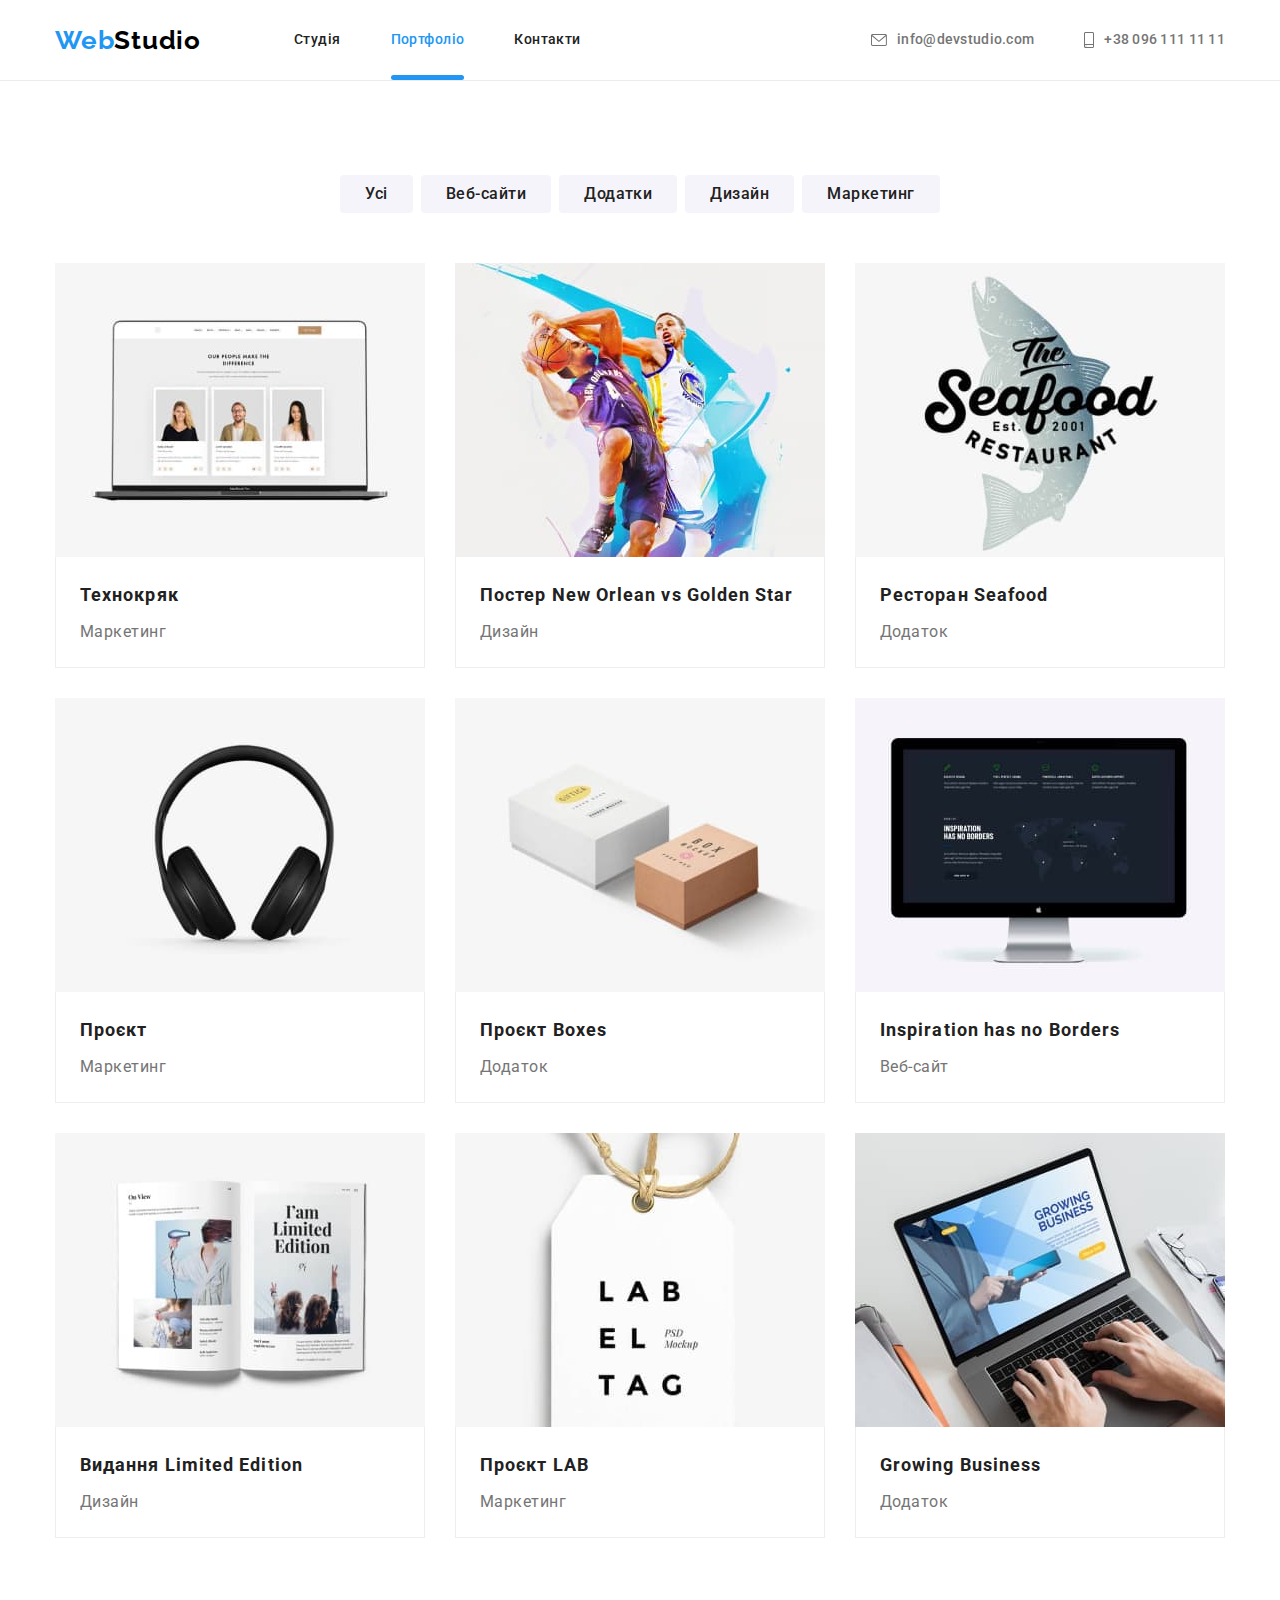
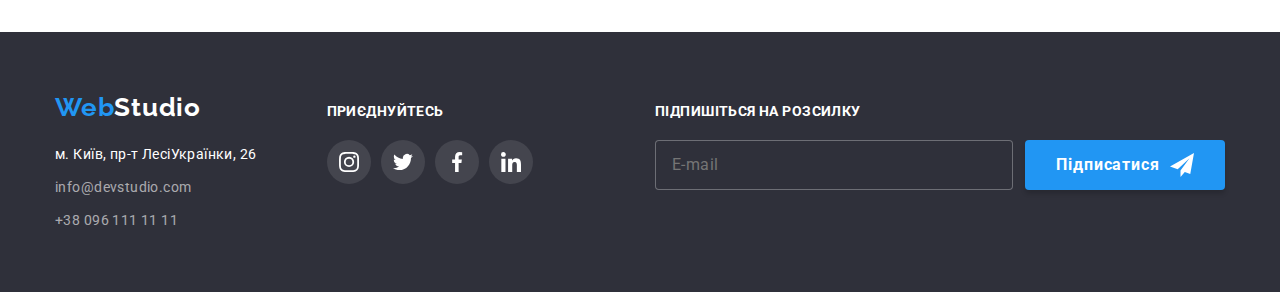
==== portfolio.html @ 704af008 "Create hw-08" ====
<!DOCTYPE html>
<html lang="uk">
  <head>
    <meta charset="UTF-8" />
    <meta http-equiv="X-UA-Compatible" content="IE=edge" />
    <meta name="viewport" content="width=device-width, initial-scale=1.0" />
    <title>webstudio</title>
    <link
      href="https://fonts.googleapis.com/css2?family=Raleway:wght@700&family=Roboto:wght@400;500;700;900&display=swap"
      rel="stylesheet"
    />
    <link
      rel="stylesheet"
      href=" https://cdnjs.cloudflare.com/ajax/libs/modern-normalize/1.1.0/modern-normalize.min.css"
    />
    
    <link rel="stylesheet" href="./css/main.min.css" />
  </head>

  <body>
    <header class="page-header">
      <div class="container main-nav">
        <!--main-nav-->
        <nav class="navigation">
          <!--logo-->
          <a class="navigation__logo" href="./index.html"><span class="logo-accent">Web</span>Studio</a>

          <!--navigation-->

          <ul class="nav-list">
            <li class="nav-item">
              <a class="nav-link" href="./index.html">Студія</a>
            </li>

            <li class="nav-item">
              <a class="nav-link current" href="./portfolio.html">Портфоліо</a>
            </li>

            <li class="nav-item">
              <a class="nav-link" href="#">Контакти</a>
            </li>
          </ul>
        </nav>

        <!-- Link to e-mail address phone number  -->
        <ul class="contact">
          <li class="contact-item">
            <a href="mailto:info@devstudio.com" class="link">
              <svg class="mail" width="16" height="12">
                <use href="./images/icons.svg/sprite.svg#icon-envelope"></use>
              </svg>
              info@devstudio.com
            </a>
          </li>

          <li class="contact-item">
            <a href="tel:+380961111111" class="link">
              <svg class="phone" width="10" height="16">
                <use href="./images/icons.svg/sprite.svg#icon-smartphone"></use>
              </svg>
              +38 096 111 11 11</a
            >
          </li>
        </ul>
      </div>
    </header>

    <main>
      <!--main-page-->

      <section class="section">
        <div class="container">
          <h1 class="visually-hidden">Portfolio</h1>
          <div class="prtf">
            <button class="prtf-button" type="button">Усі</button>
            <button class="prtf-button" type="button">Веб-сайти</button>
            <button class="prtf-button" type="button">Додатки</button>
            <button class="prtf-button" type="button">Дизайн</button>
            <button class="prtf-button" type="button">Маркетинг</button>
          </div>

          <!--works-->

          <ul class="list">
            <li class="item-card">
              <a href="" class="link">
                <div class="overlay-card">
                  <img src="./images/1-img.jpg" alt="Лептоп" width="370" />
                  <p class="overlay">
                    Ресурс пропонує комплексні пропозиції з різним рівнем функціоналу та сервісів. Все це дозволить відвідувачу отримати
                    вичерпні відомості про компанію чи приватну особу.
                  </p>
                </div>
                
                <div class="card-content">
                  <h2 class="work-title">Технокряк</h2>
                  <p class="work-desc">Маркетинг</p>
                </div>
              </a>
            </li>

            <li class="item-card">
              <a href="" class="link">
                <div class="overlay-card">
                  <img src="./images/2-img.jpg" alt="Баскетбол" width="370" />
                  <p class="overlay">
                    Ресурс пропонує комплексні пропозиції з різним рівнем функціоналу та сервісів. Все це дозволить відвідувачу отримати
                    вичерпні відомості про компанію чи приватну особу.
                  </p>
                </div>

                <div class="card-content">
                  <h2 class="work-title">Постер New Orlean vs Golden Star</h2>
                  <p class="work-desc">Дизайн</p>
                </div>
              </a>
            </li>

            <li class="item-card">
              <a href="" class="link">
                <div class="overlay-card">
                  <img src="./images/3-img.jpg" alt="Морепродукти" width="370" />
                  <p class="overlay">
                    Ресурс пропонує комплексні пропозиції з різним рівнем функціоналу та сервісів. Все це дозволить відвідувачу отримати
                    вичерпні відомості про компанію чи приватну особу.
                  </p>
                </div>

                <div class="card-content">
                  <h2 class="work-title">Ресторан Seafood</h2>
                  <p class="work-desc">Додаток</p>
                </div>
              </a>
            </li>

            <li class="item-card">
              <a href="" class="link">
                <div class="overlay-card">
                  <img src="./images/4-img.jpg" alt="Навушники" width="370" />
                  <p class="overlay">
                    Ресурс пропонує комплексні пропозиції з різним рівнем функціоналу та сервісів. Все це дозволить відвідувачу отримати
                    вичерпні відомості про компанію чи приватну особу.
                  </p>
                </div>

                <div class="card-content">
                  <h2 class="work-title">Проєкт</h2>
                  <p class="work-desc">Маркетинг</p>
                </div>
              </a>
            </li>

            <li class="item-card">
              <a href="" class="link">
                <div class="overlay-card">
                <img src="./images/5-img.jpg" alt="Бокс" width="370" />                
                <p class="overlay">
                  Ресурс пропонує комплексні пропозиції з різним рівнем функціоналу та сервісів. Все це дозволить відвідувачу отримати
                  вичерпні відомості про компанію чи приватну особу.
                </p>
                </div>

                <div class="card-content">
                  <h2 class="work-title">Проєкт Boxes</h2>
                  <p class="work-desc">Додаток</p>
                </div>
              </a>
            </li>

            <li class="item-card">
              <a href="" class="link">
                <div class="overlay-card">
                  <img src="./images/6-img.jpg" alt="Монітор" width="370" />
                  <p class="overlay">
                    Ресурс пропонує комплексні пропозиції з різним рівнем функціоналу та сервісів. Все це дозволить відвідувачу отримати
                    вичерпні відомості про компанію чи приватну особу.
                  </p>
                </div>

                <div class="card-content">
                  <h2 class="work-title">Inspiration has no Borders</h2>
                  <p class="work-desc">Веб-сайт</p>
                </div>
              </a>
            </li>

            <li class="item-card">
              <a href="" class="link">
                <div class="overlay-card">
                  <img src="./images/7-img.jpg" alt="Журнал" width="370" />
                  <p class="overlay">
                    Ресурс пропонує комплексні пропозиції з різним рівнем функціоналу та сервісів. Все це дозволить відвідувачу отримати
                    вичерпні відомості про компанію чи приватну особу.
                  </p>
                </div>

                <div class="card-content">
                  <h2 class="work-title">Видання Limited Edition</h2>
                  <p class="work-desc">Дизайн</p>
                </div>
              </a>
            </li>

            <li class="item-card">
              <a href="" class="link">
                <div class="overlay-card">
                  <img src="./images/8-img.jpg" alt="Проєкт" width="370" />
                  <p class="overlay">
                    Ресурс пропонує комплексні пропозиції з різним рівнем функціоналу та сервісів. Все це дозволить відвідувачу отримати
                    вичерпні відомості про компанію чи приватну особу.
                  </p>
                </div>

                <div class="card-content">
                  <h2 class="work-title">Проєкт LAB</h2>
                  <p class="work-desc">Маркетинг</p>
                </div>
              </a>
            </li>

            <li class="item-card">
              <a href="" class="link">
                <div class="overlay-card">
                  <img src="./images/9-img.jpg" alt="Ноут" width="370" />
                  <p class="overlay">
                    Ресурс пропонує комплексні пропозиції з різним рівнем функціоналу та сервісів. Все це дозволить відвідувачу отримати
                    вичерпні відомості про компанію чи приватну особу.
                  </p>
                </div>
                
                <div class="card-content">
                  <h2 class="work-title">Growing Business</h2>
                  <p class="work-desc">Додаток</p>
                </div>
              </a>
            </li>
          </ul>
        </div>
      </section>
    </main>

    <!--footer-->

    <footer class="footer">
      <div class="container main-footer">
        <!--adress-->
        <div class="adress">
          <a class="logo-footer" href="./index.html"><span class="logo-accent">Web</span>Studio</a>

          <address class="address">
            <ul class="address-list">
              <li class="address-item">
                <a
                  class="address-link"
                  href="https://goo.gl/maps/Fy1uCrwSByk2Ayvy6"
                  target="_blank"
                  rel="noopener noreferrer"
                >
                  м. Київ, пр-т ЛесіУкраїнки, 26
                </a>
              </li>

              <li class="address-item">
                <a class="address-link" href="mailto:info@devstudio.com">info@devstudio.com</a>
              </li>

              <li class="address-item">
                <a class="address-link" href="tel:+380961111111">+38 096 111 11 11</a>
              </li>
            </ul>
          </address>
        </div>

        <!--social-net-footer-->

        <div class="social-net-footer">
          <p class="title-net">Приєднуйтесь</p>
                  
          <ul class="social">
            <li class="social__item">
              <a href="" target="_blank" rel="noopener noreferrer nofollow" class="social__link ftr">
                <svg class="social__icon">
                  <use href="./images/icons.svg/sprite.svg#icon-instagram"></use>
                </svg>
              </a>
            </li>
            <li class="social__item">
              <a href="" target="_blank" rel="noopener noreferrer nofollow" class="social__link ftr">
                <svg class="social__icon">
                  <use href="./images/icons.svg/sprite.svg#icon-twitter"></use>
                </svg>
              </a>
            </li>
            <li class="social__item">
              <a href="" target="_blank" rel="noopener noreferrer nofollow" class="social__link ftr">
                <svg class="social__icon">
                  <use href="./images/icons.svg/sprite.svg#icon-facebook"></use>
                </svg>
              </a>
            </li>
            <li class="social__item">
              <a href="" target="_blank" rel="noopener noreferrer nofollow" class="social__link ftr">
                <svg class="social__icon">
                  <use href="./images/icons.svg/sprite.svg#icon-linkedin"></use>
                </svg>
              </a>
            </li>
          </ul>
        </div>

          <div class="form-mail">
            <p class="title-net">Підпишіться на розсилку</p>
            <form class="footer-button">
              <input type="email" id="mail" name="mail" placeholder="E-mail" />
              <button name="mail" type="submit" class="f-btn">Підписатися
                <svg class="icon-send">
                  <use href="./images/icons.svg/sprite2.svg#icon-icon-send"></use>
                </svg>
              </button>
          
            </form>
          
          </div>
      </div>
    </footer>
  </body>
</html>
---- css/main.min.css ----
article,aside,details,figcaption,figure,footer,header,hgroup,nav,section,summary{display:block}audio,canvas,video{display:inline-block}audio:not([controls]){display:none;height:0}[hidden],template{display:none}html{background:#fff;color:#000;-webkit-text-size-adjust:100%;-ms-text-size-adjust:100%}html,button,input,select,textarea{font-family:sans-serif}body{margin:0}a{background:rgba(0,0,0,0)}a:focus{outline:thin dotted}a:hover,a:active{outline:0}h1{font-size:2em;margin:.67em 0}h2{font-size:1.5em;margin:.83em 0}h3{font-size:1.17em;margin:1em 0}h4{font-size:1em;margin:1.33em 0}h5{font-size:.83em;margin:1.67em 0}h6{font-size:.75em;margin:2.33em 0}abbr[title]{border-bottom:1px dotted}b,strong{font-weight:bold}dfn{font-style:italic}mark{background:#ff0;color:#000}code,kbd,pre,samp{font-family:monospace,serif;font-size:1em}pre{white-space:pre;white-space:pre-wrap;word-wrap:break-word}q{quotes:"“" "”" "‘" "’"}q:before,q:after{content:"";content:none}small{font-size:80%}sub,sup{font-size:75%;line-height:0;position:relative;vertical-align:baseline}sup{top:-0.5em}sub{bottom:-0.25em}img{border:0}svg:not(:root){overflow:hidden}figure{margin:0}fieldset{border:1px solid silver;margin:0 2px;padding:.35em .625em .75em}legend{border:0;padding:0;white-space:normal}button,input,select,textarea{font-family:inherit;font-size:100%;margin:0;vertical-align:baseline}button,input{line-height:normal}button,select{text-transform:none}button,html input[type=button],input[type=reset],input[type=submit]{-webkit-appearance:button;cursor:pointer}button[disabled],input[disabled]{cursor:default}button::-moz-focus-inner,input::-moz-focus-inner{border:0;padding:0}textarea{overflow:auto;vertical-align:top}table{border-collapse:collapse;border-spacing:0}input[type=search]{-webkit-appearance:textfield;-webkit-box-sizing:content-box;box-sizing:content-box}input[type=search]::-webkit-search-cancel-button,input[type=search]::-webkit-search-decoration{-webkit-appearance:none}input[type=checkbox],input[type=radio]{-webkit-box-sizing:border-box;box-sizing:border-box;padding:0}ul{list-style:none;padding:0;margin:0}a{text-decoration:none;-webkit-transition:color 500ms;transition:color 500ms}img{display:block;max-width:100%;height:auto}body{font-family:"Roboto",sans-serif;font-size:14px;color:var(--secondary-text-color);line-height:1.7;letter-spacing:.03em;background-color:var(--primary-background-color)}.container{width:1200px;margin-left:auto;margin-right:auto;padding-left:15px;padding-right:15px}.visually-hidden{position:absolute;width:1px;height:1px;margin:-1px;border:0;padding:0;white-space:nowrap;-webkit-clip-path:inset(100%);clip-path:inset(100%);clip:rect(0 0 0 0);overflow:hidden}.logo-footer,.navigation__logo{text-decoration:none;font-style:normal}.header{border-bottom:1px solid #ececec}.page-header{border-bottom:1px solid #ececec}.main-nav,.navigation{display:-webkit-box;display:-ms-flexbox;display:flex;-webkit-box-align:center;-ms-flex-align:center;align-items:center}.nav-list{display:-webkit-box;display:-ms-flexbox;display:flex;margin-left:93px}.nav-list .nav-item+.nav-item{margin-left:50px}.nav-link{display:block;padding-top:32px;padding-bottom:32px;line-height:1.14;font-weight:500;color:#212121;position:relative;-webkit-transition:color 250ms cubic-bezier(0.4, 0, 0.2, 1);transition:color 250ms cubic-bezier(0.4, 0, 0.2, 1)}.nav-link:hover,.nav-link:focus{color:#2196f3}.nav-link .current{color:#2196f3}.current{color:#2196f3}.current::after{display:block;position:absolute;left:0;bottom:0;border-radius:4px;width:100%;height:5px;content:"";background-color:#2196f3}.contact{display:-webkit-box;display:-ms-flexbox;display:flex;margin-top:0;margin-bottom:0;margin-left:auto;padding-left:0;font-weight:500;line-height:1.14;-webkit-transition:background-color 250ms cubic-bezier(0.4, 0, 0.2, 1),color 250ms cubic-bezier(0.4, 0, 0.2, 1);transition:background-color 250ms cubic-bezier(0.4, 0, 0.2, 1),color 250ms cubic-bezier(0.4, 0, 0.2, 1)}.contact-item{display:-webkit-box;display:-ms-flexbox;display:flex;line-height:1.14;letter-spacing:.02em}.contact .link{color:#757575;padding-top:32px;padding-bottom:32px;display:-webkit-box;display:-ms-flexbox;display:flex;-webkit-box-align:center;-ms-flex-align:center;align-items:center;-webkit-transition:color 250ms cubic-bezier(0.4, 0, 0.2, 1);transition:color 250ms cubic-bezier(0.4, 0, 0.2, 1)}.contact .link:hover,.contact .link:focus{color:#2196f3}.contact-item+.contact-item{margin-left:50px}.mail,.phone{margin-right:10px;fill:currentColor;-webkit-box-align:center;-ms-flex-align:center;align-items:center;-webkit-box-pack:center;-ms-flex-pack:center;justify-content:center}.logo-footer,.navigation__logo{display:block;color:#000;font-family:"Raleway",sans-serif;font-weight:700;font-size:26px;line-height:1.19;letter-spacing:.03em}.logo-accent{color:#2196f3}.logo-footer{color:#fff}.logo-footer{display:inline-block;margin-bottom:20px}.hero{text-align:center;background-color:#2f303a;padding-top:200px;padding-bottom:200px;max-width:1600px;height:600px;margin-left:auto;margin-right:auto;background-image:-webkit-gradient(linear, left top, right top, from(rgba(47, 48, 58, 0.4)), to(rgba(47, 48, 58, 0.4))),url(../images/overlay.jpg);background-image:linear-gradient(to right, rgba(47, 48, 58, 0.4), rgba(47, 48, 58, 0.4)),url(../images/overlay.jpg)}.hero-title{font-weight:900;font-size:44px;line-height:1.4;letter-spacing:.06em;color:#fff;text-transform:uppercase;margin-top:0;margin-bottom:30px}.button{border:none;padding:10px 32px;min-width:216px;border-radius:4px;cursor:pointer;font-family:inherit;font-size:16px;line-height:1.875;letter-spacing:.06em;color:#fff;font-weight:700;background-color:#2196f3;-webkit-transition:background-color 250ms cubic-bezier(0.4, 0, 0.2, 1);transition:background-color 250ms cubic-bezier(0.4, 0, 0.2, 1)}.button:hover,.button:focus{background:#188ce8}.section{padding-top:94px;padding-bottom:94px}.work{padding-top:0}.team{background-color:#f5f4fa;margin-top:0;margin-bottom:0}.visually-hidden{position:absolute;width:1px;height:1px;margin:-1px;border:0;padding:0;white-space:nowrap;-webkit-clip-path:inset(100%);clip-path:inset(100%);clip:rect(0 0 0 0);overflow:hidden}.section__title{color:primary-text-color;font-weight:700;font-size:36px;line-height:1.167;letter-spacing:.03em;margin-top:0;margin-left:-30px;text-align:center;margin-bottom:50px}.list{padding:0;margin:0;list-style:none;display:-webkit-box;display:-ms-flexbox;display:flex;-ms-flex-wrap:wrap;flex-wrap:wrap;list-style:none;display:flex;flex-wrap:wrap}.list__item-sec,.list__team-card{width:calc((100% - 90px)/4);margin-left:30px}.list__work-card{width:calc((100% - 60px)/3);margin-left:30px}.list__label-card{position:relative}.list__label-text{display:-webkit-box;display:-ms-flexbox;display:flex;position:absolute;font-size:14px;font-weight:700;line-height:1.14;text-align:center;letter-spacing:.03em;text-transform:uppercase;color:#fff;background:rgba(47,48,58,.8);width:100%;height:70px;margin:0;-webkit-box-align:center;-ms-flex-align:center;align-items:center;-webkit-box-pack:center;-ms-flex-pack:center;justify-content:center;bottom:0}.list__item-sec:nth-child(1){margin-left:0px}.list__work-card:nth-child(1){margin-left:0px}.list__team-card:nth-child(1){margin-left:0px}.list__icon{display:-webkit-box;display:-ms-flexbox;display:flex;content:"";height:120px;background-repeat:no-repeat;background-size:contain;background-position:center;background-color:#f5f4fa;margin-bottom:30px;border-radius:4px;-webkit-box-pack:center;-ms-flex-pack:center;justify-content:center;-webkit-box-align:center;-ms-flex-align:center;align-items:center}.list__icon-antenn,.list__icon-clock,.list__icon-diagram,.list__icon-astr{height:70px;width:70px}.list__title{color:#212121;margin-top:0;margin-bottom:0}.list__item{margin-top:10px;margin-bottom:0}.list__team-card{-webkit-box-shadow:0px 1px 3px rgba(0,0,0,.12),0px 1px 1px rgba(0,0,0,.14),0px 2px 1px rgba(0,0,0,.2);box-shadow:0px 1px 3px rgba(0,0,0,.12),0px 1px 1px rgba(0,0,0,.14),0px 2px 1px rgba(0,0,0,.2);border-radius:0px 0px 4px 4px;background-color:#fff}.team-list{margin-top:0;margin-bottom:0;padding-left:0}.descr{padding-top:30px;padding-bottom:30px}.descr__title{color:#212121;font-weight:500;font-size:16px;line-height:1.18;text-align:center;letter-spacing:.03em;margin-top:0;margin-bottom:10px}.descr__team-position{font-size:16px;line-height:1.18;text-align:center;color:#757575;margin-top:0;margin-bottom:16px}.team-list{color:#212121}.social{display:-webkit-box;display:-ms-flexbox;display:flex;-webkit-box-align:center;-ms-flex-align:center;align-items:center;-webkit-box-pack:center;-ms-flex-pack:center;justify-content:center}.social__item{margin-right:10px}.social-item:last-child{margin-right:0}.social__link{display:-webkit-box;display:-ms-flexbox;display:flex;width:44px;height:44px;-webkit-box-align:center;-ms-flex-align:center;align-items:center;-webkit-box-pack:center;-ms-flex-pack:center;justify-content:center;border-radius:50%;fill:#afb1b8;-webkit-transition:background-color 250ms cubic-bezier(0.4, 0, 0.2, 1),fill 250ms cubic-bezier(0.4, 0, 0.2, 1);transition:background-color 250ms cubic-bezier(0.4, 0, 0.2, 1),fill 250ms cubic-bezier(0.4, 0, 0.2, 1)}.social__link:hover,.social__link:focus{background-color:#2196f3;fill:#fff}.social__icon{width:20px;height:20px}.client-list{list-style:none;display:-webkit-box;display:-ms-flexbox;display:flex;-ms-flex-wrap:wrap;flex-wrap:wrap}.client-card{width:calc((100% - 150px)/6);margin-right:0;margin-left:30px}.client-card:nth-child(1){margin-left:0px}.client-link{display:-webkit-box;display:-ms-flexbox;display:flex;-webkit-box-align:center;-ms-flex-align:center;align-items:center;color:currentColor;text-decoration:none;border:1px solid #afb1b8;border-radius:4px;align-items:center;-webkit-box-pack:center;-ms-flex-pack:center;justify-content:center;height:92px;width:170px;fill:#afb1b8;-webkit-transition:border 250ms cubic-bezier(0.4, 0, 0.2, 1),fill 250ms cubic-bezier(0.4, 0, 0.2, 1);transition:border 250ms cubic-bezier(0.4, 0, 0.2, 1),fill 250ms cubic-bezier(0.4, 0, 0.2, 1)}.client-link:hover,.client-link:focus{border:1px solid #2196f3;fill:#2196f3}.client-icon{width:106px;height:60px}.footer{background-color:#2f303a;padding-top:60px;padding-bottom:60px}.address{font-style:normal}.address-list{margin-top:0}.address-item:not(:last-child){margin-bottom:9px}.address-link{color:#fff}.address-link[href^=mailto],.address-link[href^=tel]{color:rgba(255,255,255,.6);-webkit-transition:color 250ms cubic-bezier(0.4, 0, 0.2, 1);transition:color 250ms cubic-bezier(0.4, 0, 0.2, 1)}.address-link:hover,.address-link:focus{color:#2196f3}.social-net-footer{margin-right:auto}.social{display:-webkit-box;display:-ms-flexbox;display:flex;margin-left:0;margin-right:0;list-style:none;-webkit-box-align:center;-ms-flex-align:center;align-items:center;-webkit-box-pack:center;-ms-flex-pack:center;justify-content:center}.title-net{padding:0;margin-top:0;margin-bottom:20px;font-weight:700;font-size:14px;line-height:1.14;letter-spacing:.03em;text-transform:uppercase;color:#fff}.ftr{fill:#fff;background-color:rgba(255,255,255,.1);-webkit-transition:background-color 250ms cubic-bezier(0.4, 0, 0.2, 1);transition:background-color 250ms cubic-bezier(0.4, 0, 0.2, 1)}.social_link:hover,.social_link:focus{background-color:#2196f3}.main-footer{display:-webkit-box;display:-ms-flexbox;display:flex;-webkit-box-align:baseline;-ms-flex-align:baseline;align-items:baseline}.adress{margin-right:70px}.footer-icon{width:20px;height:20px;fill:#fff}.footer-button{display:-webkit-box;display:-ms-flexbox;display:flex}.footer-button input{width:358px;height:50px;padding-left:16px;margin-right:12px;font-weight:400;font-size:16px;line-height:1.25;-webkit-box-align:center;-ms-flex-align:center;align-items:center;letter-spacing:.03em;background-color:#2f303a;border:1px solid rgba(255,255,255,.3);border-radius:4px;color:rgba(255,255,255,.6)}.f-btn{width:200px;height:50px;color:#fff;background:#2196f3;border-radius:4px;border:none;-webkit-box-shadow:0px 4px 4px rgba(0,0,0,.15);box-shadow:0px 4px 4px rgba(0,0,0,.15);font-family:inherit;font-style:normal;font-weight:700;font-size:16px;line-height:1.875;display:-webkit-box;display:-ms-flexbox;display:flex;-webkit-box-align:center;-ms-flex-align:center;align-items:center;-webkit-box-pack:center;-ms-flex-pack:center;justify-content:center;letter-spacing:.06em;-webkit-transition:background-color 250ms cubic-bezier(0.4, 0, 0.2, 1);transition:background-color 250ms cubic-bezier(0.4, 0, 0.2, 1);cursor:pointer}.f-btn:hover,.f-btn:focus{background:#188ce8}.icon-send{margin-left:10px;width:24px;height:24px}.backdrop{position:fixed;top:0;left:0;width:100%;height:100vh;background:rgba(0,0,0,.2)}.modal{position:absolute;width:528px;height:581px;padding:40px;left:50%;top:50%;-webkit-transform:translate(-50%, -50%);transform:translate(-50%, -50%);background:#fff;-webkit-box-shadow:0px 1px 3px rgba(0,0,0,.12),0px 1px 1px rgba(0,0,0,.14),0px 2px 1px rgba(0,0,0,.2);box-shadow:0px 1px 3px rgba(0,0,0,.12),0px 1px 1px rgba(0,0,0,.14),0px 2px 1px rgba(0,0,0,.2);border-radius:4px}.is-hidden{opacity:0;visibility:hidden;pointer-events:none}.modal-title{font-weight:700;font-size:20px;line-height:1.15;text-align:center;margin-bottom:12px;margin-top:0;color:#212121}.form-element{display:-webkit-box;display:-ms-flexbox;display:flex;-webkit-box-orient:vertical;-webkit-box-direction:normal;-ms-flex-direction:column;flex-direction:column;margin-bottom:10px}.form-element:last-child{margin-bottom:20px}.form-element label{font-size:12px;line-height:1.67;letter-spacing:.01em;margin-bottom:4px;color:#757575}.input-wrap{position:relative}.form-element svg{width:18px;height:18px;position:absolute;top:50%;left:12px;translate:0 -50%;-webkit-transition:fill 250ms cubic-bezier(0.4, 0, 0.2, 1);transition:fill 250ms cubic-bezier(0.4, 0, 0.2, 1)}.form-element input{width:100%;height:40px;padding-left:42px;border:1px solid rgba(33,33,33,.2);border-radius:4px;cursor:pointer;outline:none;-webkit-transition:border 250ms cubic-bezier(0.4, 0, 0.2, 1);transition:border 250ms cubic-bezier(0.4, 0, 0.2, 1)}.form-element input:hover,.form-element input:focus{border:1px solid #2196f3}.form-element input:hover+svg,.form-element input:focus+svg{fill:#2196f3}.clien-icon{position:absolute}textarea{resize:none;width:100%;height:120px;padding:12px 16px;border:1px solid rgba(33,33,33,.2);border-radius:4px;cursor:pointer;outline:none;-webkit-transition:border 250ms cubic-bezier(0.4, 0, 0.2, 1);transition:border 250ms cubic-bezier(0.4, 0, 0.2, 1)}textarea:hover,textarea:focus{border:1px solid #2196f3}.modal-form .btn{font-family:inherit;font-weight:700;font-size:16px;line-height:1.875;border:none;display:-webkit-box;display:-ms-flexbox;display:flex;letter-spacing:.06em;-webkit-box-pack:center;-ms-flex-pack:center;justify-content:center;-webkit-box-align:center;-ms-flex-align:center;align-items:center;cursor:pointer;color:#fff;width:200px;height:50px;background:#2196f3;-webkit-box-shadow:0px 4px 4px rgba(0,0,0,.15);box-shadow:0px 4px 4px rgba(0,0,0,.15);border-radius:4px;margin-left:auto;margin-right:auto}.modal-form .btn:hover,.modal-form .btn:focus{background-color:#188ce8}.accept{margin-bottom:30px;display:-webkit-box;display:-ms-flexbox;display:flex;-webkit-box-pack:center;-ms-flex-pack:center;justify-content:center}.checkbox{display:-webkit-box;display:-ms-flexbox;display:flex;-webkit-box-align:center;-ms-flex-align:center;align-items:center;width:16px;height:15px;margin-right:9px;border:2px solid #212121;border-radius:3px}.checkbox-link{margin-left:3px;color:#2196f3;text-decoration:underline}.accept label{display:-webkit-box;display:-ms-flexbox;display:flex;-webkit-box-align:center;-ms-flex-align:center;align-items:center}.accept input:checked+label .checkbox{background-color:#2196f3;border:1px solid #2196f3}.close-button{display:-webkit-box;display:-ms-flexbox;display:flex;justify-items:center;-webkit-box-align:center;-ms-flex-align:center;align-items:center;position:absolute;width:30px;height:30px;right:8px;top:8px;background:#fff;border:1px solid rgba(0,0,0,.1);border-radius:50%;font-size:18px;font-weight:700;cursor:pointer;-webkit-transition:fill 250ms cubic-bezier(0.4, 0, 0.2, 1),-webkit-box-shadow 250ms cubic-bezier(0.4, 0, 0.2, 1);transition:fill 250ms cubic-bezier(0.4, 0, 0.2, 1),-webkit-box-shadow 250ms cubic-bezier(0.4, 0, 0.2, 1);transition:fill 250ms cubic-bezier(0.4, 0, 0.2, 1),box-shadow 250ms cubic-bezier(0.4, 0, 0.2, 1);transition:fill 250ms cubic-bezier(0.4, 0, 0.2, 1),box-shadow 250ms cubic-bezier(0.4, 0, 0.2, 1),-webkit-box-shadow 250ms cubic-bezier(0.4, 0, 0.2, 1)}.close-button:focus,.close-button:hover{fill:#2196f3;-webkit-box-shadow:0px 4px 4px rgba(0,0,0,.25);box-shadow:0px 4px 4px rgba(0,0,0,.25)}.section-btn{padding-top:74px;padding-bottom:114px;margin-right:auto;margin-left:auto}.prtf{display:-webkit-box;display:-ms-flexbox;display:flex;-webkit-box-align:center;-ms-flex-align:center;align-items:center;-webkit-box-pack:center;-ms-flex-pack:center;justify-content:center;margin-bottom:50px}.prtf .prtf-button+.prtf-button{margin-left:8px}.prtf-button{font-family:inherit;font-size:16px;color:#212121;font-weight:500;letter-spacing:.03em;line-height:1.612;background-color:#f5f4fa;border:none;border-radius:4px;cursor:pointer;padding:6px 25px;-webkit-transition:background-color 250ms cubic-bezier(0.4, 0, 0.2, 1),color 250ms cubic-bezier(0.4, 0, 0.2, 1),-webkit-box-shadow 250ms cubic-bezier(0.4, 0, 0.2, 1);transition:background-color 250ms cubic-bezier(0.4, 0, 0.2, 1),color 250ms cubic-bezier(0.4, 0, 0.2, 1),-webkit-box-shadow 250ms cubic-bezier(0.4, 0, 0.2, 1);transition:background-color 250ms cubic-bezier(0.4, 0, 0.2, 1),color 250ms cubic-bezier(0.4, 0, 0.2, 1),box-shadow 250ms cubic-bezier(0.4, 0, 0.2, 1);transition:background-color 250ms cubic-bezier(0.4, 0, 0.2, 1),color 250ms cubic-bezier(0.4, 0, 0.2, 1),box-shadow 250ms cubic-bezier(0.4, 0, 0.2, 1),-webkit-box-shadow 250ms cubic-bezier(0.4, 0, 0.2, 1)}.prtf-button:hover,.prtf-button:focus{color:#fff;background-color:#2196f3;-webkit-box-shadow:0px 3px 1px rgba(0,0,0,.1),0px 1px 2px rgba(0,0,0,.08),0px 2px 2px rgba(0,0,0,.12);box-shadow:0px 3px 1px rgba(0,0,0,.1),0px 1px 2px rgba(0,0,0,.08),0px 2px 2px rgba(0,0,0,.12)}.item-card{margin-left:30px;margin-bottom:30px}.item-card:nth-child(3n+1){margin-left:0}.item-card:nth-child(n+7){margin-bottom:0}.card-content{padding:20px 24px;border:1px solid #eee;border-top:none}.work-title{font-size:18px;line-height:2;letter-spacing:.06em;font-weight:700;color:#212121;margin-top:0;margin-bottom:4px}.work-desc{margin:0;font-weight:400;font-size:16px;line-height:1.88;letter-spacing:.03em;color:#757575}.item-card .link{display:block;-webkit-transition:-webkit-box-shadow 250ms cubic-bezier(0.4, 0, 0.2, 1);transition:-webkit-box-shadow 250ms cubic-bezier(0.4, 0, 0.2, 1);transition:box-shadow 250ms cubic-bezier(0.4, 0, 0.2, 1);transition:box-shadow 250ms cubic-bezier(0.4, 0, 0.2, 1), -webkit-box-shadow 250ms cubic-bezier(0.4, 0, 0.2, 1)}.item-card .link:hover,.item-card .link:focus{-webkit-box-shadow:0px 1px 1px rgba(0,0,0,.12),0px 4px 4px rgba(0,0,0,.06),1px 4px 6px rgba(0,0,0,.16);box-shadow:0px 1px 1px rgba(0,0,0,.12),0px 4px 4px rgba(0,0,0,.06),1px 4px 6px rgba(0,0,0,.16)}.overlay-card{position:relative;overflow:hidden}.item-card:hover .overlay{-webkit-transform:translateY(0);transform:translateY(0)}.overlay{padding:63px 24px;position:absolute;font-size:18px;line-height:1.56;letter-spacing:.03em;color:#fff;background:rgba(33,150,243,.9);top:0;height:100%;margin:0;-webkit-transform:translateY(100%);transform:translateY(100%);-webkit-transition:-webkit-transform 250ms;transition:-webkit-transform 250ms;transition:transform 250ms;transition:transform 250ms, -webkit-transform 250ms}/*# sourceMappingURL=main.min.css.map */
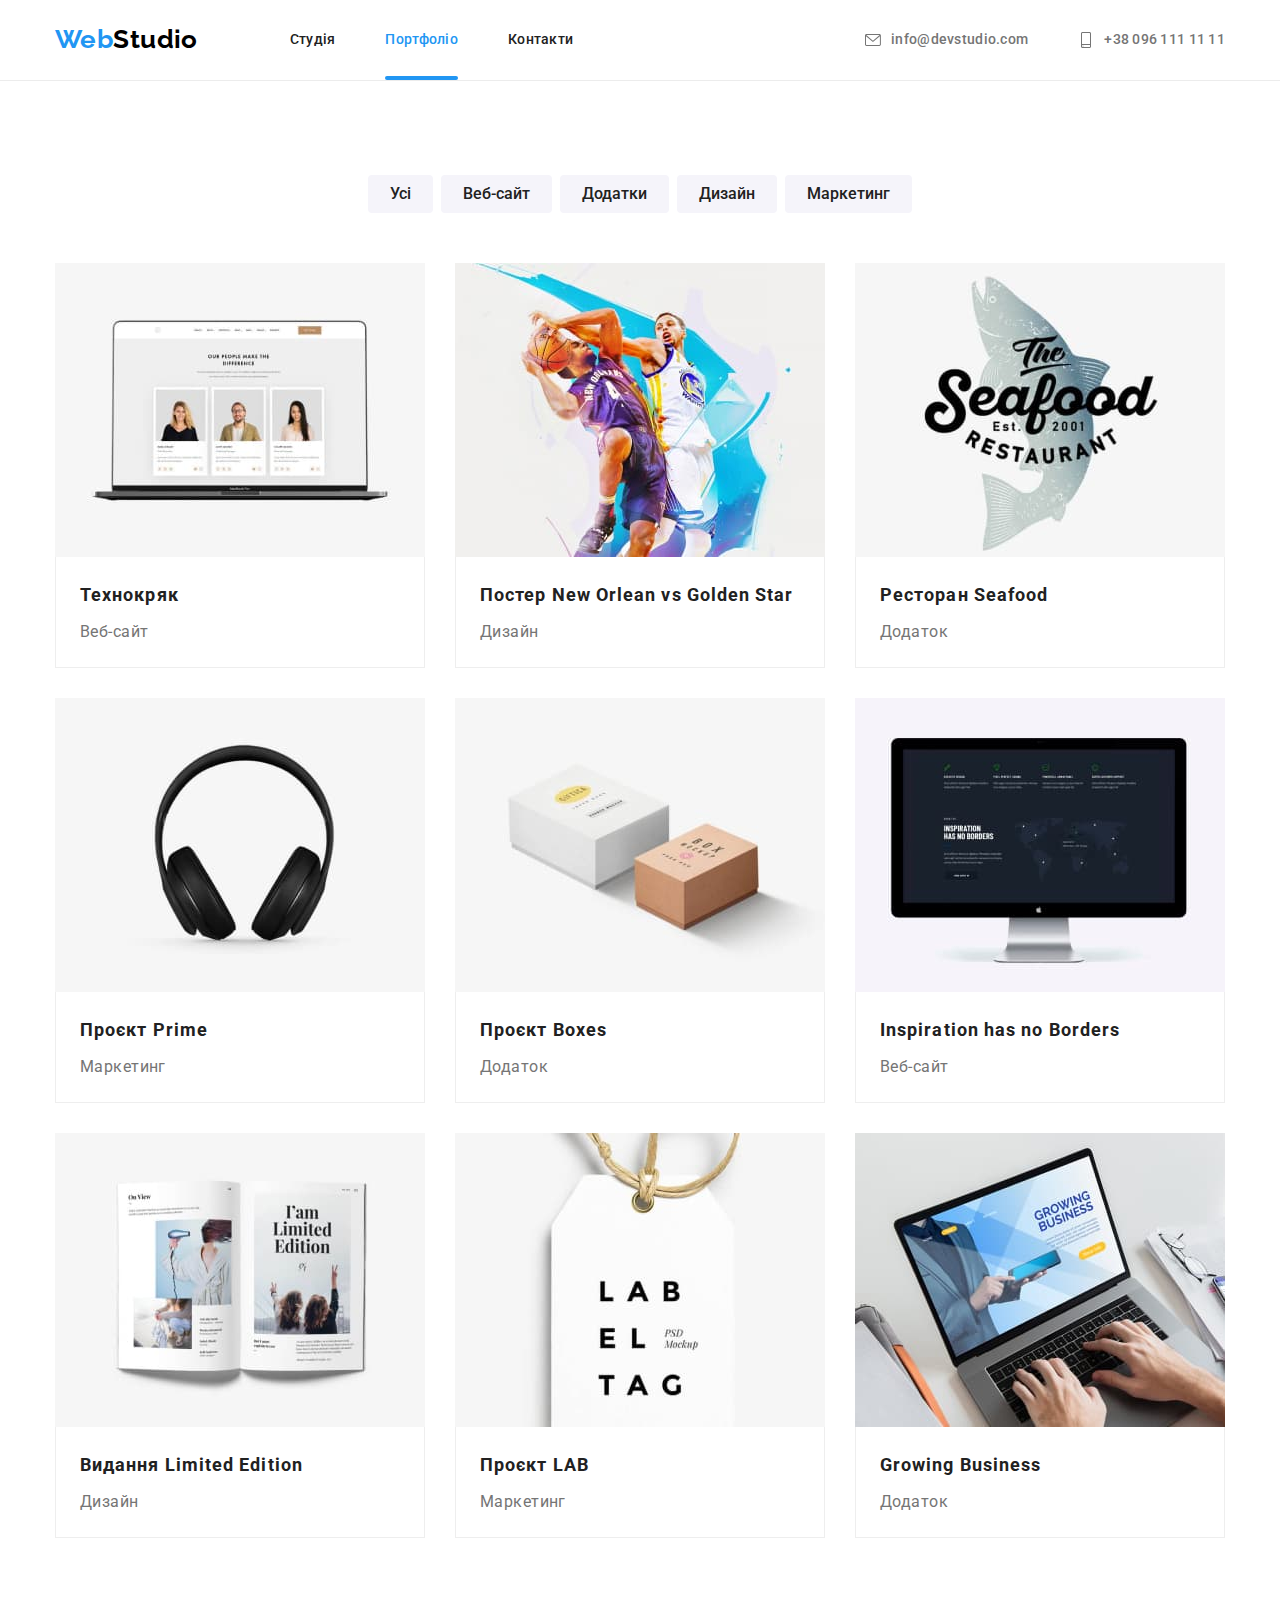
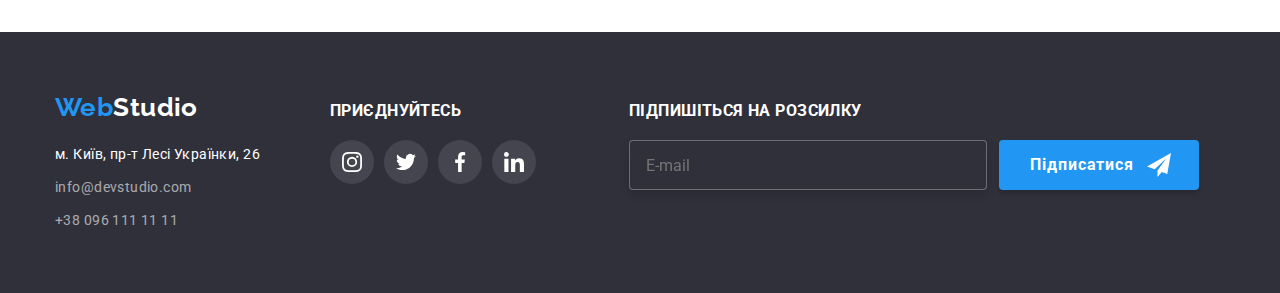
==== commit 12e697a2: "hw-08" ====
--- a/portfolio.html
+++ b/portfolio.html
@@ -4,59 +4,63 @@
     <meta charset="UTF-8" />
     <meta http-equiv="X-UA-Compatible" content="IE=edge" />
     <meta name="viewport" content="width=device-width, initial-scale=1.0" />
-    <title>webstudio</title>
+    <title>Portfolio</title>
+    <link rel="preconnect" href="https://fonts.googleapis.com" />
+    <link rel="preconnect" href="https://fonts.gstatic.com" crossorigin />
     <link
       href="https://fonts.googleapis.com/css2?family=Raleway:wght@700&family=Roboto:wght@400;500;700;900&display=swap"
       rel="stylesheet"
     />
     <link
       rel="stylesheet"
-      href=" https://cdnjs.cloudflare.com/ajax/libs/modern-normalize/1.1.0/modern-normalize.min.css"
+      href="https://cdnjs.cloudflare.com/ajax/libs/modern-normalize/1.1.0/modern-normalize.min.css"
     />
-    
     <link rel="stylesheet" href="./css/main.min.css" />
   </head>
-
   <body>
-    <header class="page-header">
+    <header class="header">
       <div class="container main-nav">
-        <!--main-nav-->
         <nav class="navigation">
-          <!--logo-->
-          <a class="navigation__logo" href="./index.html"><span class="logo-accent">Web</span>Studio</a>
-
-          <!--navigation-->
-
-          <ul class="nav-list">
-            <li class="nav-item">
-              <a class="nav-link" href="./index.html">Студія</a>
-            </li>
-
-            <li class="nav-item">
-              <a class="nav-link current" href="./portfolio.html">Портфоліо</a>
-            </li>
-
-            <li class="nav-item">
-              <a class="nav-link" href="#">Контакти</a>
+          <a href="./index.html" class="header__logo"
+            >Web<span class="logo__header">Studio</span></a
+          >
+          <ul class="site-nav">
+            <li class="site-nav__item">
+              <a href="./index.html" class="site-nav__link">Студія</a>
+            </li>
+            <li class="site-nav__item">
+              <a href="./portfolio.html" class="site-nav__link current"
+                >Портфоліо</a
+              >
+            </li>
+            <li class="site-nav__item">
+              <a href="" class="site-nav__link">Контакти</a>
             </li>
           </ul>
         </nav>
-
-        <!-- Link to e-mail address phone number  -->
-        <ul class="contact">
-          <li class="contact-item">
-            <a href="mailto:info@devstudio.com" class="link">
-              <svg class="mail" width="16" height="12">
-                <use href="./images/icons.svg/sprite.svg#icon-envelope"></use>
+        <ul class="auth-nav">
+          <li class="auth-nav__item">
+            <a
+              href="mailto:info@devstudio.com"
+              target="_blank"
+              rel="noopener noreferrer nofollow"
+              class="auth-nav__link"
+            >
+              <svg class="auth-nav__icon" width="16" height="12">
+                <use href="./img/svg/sprite.svg#icon-envelope"></use>
               </svg>
-              info@devstudio.com
-            </a>
+              info@devstudio.com</a
+            >
           </li>
-
-          <li class="contact-item">
-            <a href="tel:+380961111111" class="link">
-              <svg class="phone" width="10" height="16">
-                <use href="./images/icons.svg/sprite.svg#icon-smartphone"></use>
+          <li class="auth-nav__item">
+            <a
+              href="tel:+380961111111"
+              target="_blank"
+              rel="noopener noreferrer nofollow"
+              class="auth-nav__link"
+            >
+              <svg class="auth-nav__icon" width="10" height="16">
+                <use href="./img/svg/sprite.svg#icon-smartphone"></use>
               </svg>
               +38 096 111 11 11</a
             >
@@ -64,173 +68,246 @@
         </ul>
       </div>
     </header>
-
     <main>
-      <!--main-page-->
-
+      <!--Projects-->
       <section class="section">
         <div class="container">
-          <h1 class="visually-hidden">Portfolio</h1>
-          <div class="prtf">
-            <button class="prtf-button" type="button">Усі</button>
-            <button class="prtf-button" type="button">Веб-сайти</button>
-            <button class="prtf-button" type="button">Додатки</button>
-            <button class="prtf-button" type="button">Дизайн</button>
-            <button class="prtf-button" type="button">Маркетинг</button>
-          </div>
-
-          <!--works-->
-
-          <ul class="list">
-            <li class="item-card">
-              <a href="" class="link">
-                <div class="overlay-card">
-                  <img src="./images/1-img.jpg" alt="Лептоп" width="370" />
-                  <p class="overlay">
-                    Ресурс пропонує комплексні пропозиції з різним рівнем функціоналу та сервісів. Все це дозволить відвідувачу отримати
-                    вичерпні відомості про компанію чи приватну особу.
-                  </p>
-                </div>
-                
-                <div class="card-content">
-                  <h2 class="work-title">Технокряк</h2>
-                  <p class="work-desc">Маркетинг</p>
-                </div>
-              </a>
-            </li>
-
-            <li class="item-card">
-              <a href="" class="link">
-                <div class="overlay-card">
-                  <img src="./images/2-img.jpg" alt="Баскетбол" width="370" />
-                  <p class="overlay">
-                    Ресурс пропонує комплексні пропозиції з різним рівнем функціоналу та сервісів. Все це дозволить відвідувачу отримати
-                    вичерпні відомості про компанію чи приватну особу.
-                  </p>
-                </div>
-
-                <div class="card-content">
-                  <h2 class="work-title">Постер New Orlean vs Golden Star</h2>
-                  <p class="work-desc">Дизайн</p>
-                </div>
-              </a>
-            </li>
-
-            <li class="item-card">
-              <a href="" class="link">
-                <div class="overlay-card">
-                  <img src="./images/3-img.jpg" alt="Морепродукти" width="370" />
-                  <p class="overlay">
-                    Ресурс пропонує комплексні пропозиції з різним рівнем функціоналу та сервісів. Все це дозволить відвідувачу отримати
-                    вичерпні відомості про компанію чи приватну особу.
-                  </p>
-                </div>
-
-                <div class="card-content">
-                  <h2 class="work-title">Ресторан Seafood</h2>
-                  <p class="work-desc">Додаток</p>
-                </div>
-              </a>
-            </li>
-
-            <li class="item-card">
-              <a href="" class="link">
-                <div class="overlay-card">
-                  <img src="./images/4-img.jpg" alt="Навушники" width="370" />
-                  <p class="overlay">
-                    Ресурс пропонує комплексні пропозиції з різним рівнем функціоналу та сервісів. Все це дозволить відвідувачу отримати
-                    вичерпні відомості про компанію чи приватну особу.
-                  </p>
-                </div>
-
-                <div class="card-content">
-                  <h2 class="work-title">Проєкт</h2>
-                  <p class="work-desc">Маркетинг</p>
-                </div>
-              </a>
-            </li>
-
-            <li class="item-card">
-              <a href="" class="link">
-                <div class="overlay-card">
-                <img src="./images/5-img.jpg" alt="Бокс" width="370" />                
-                <p class="overlay">
-                  Ресурс пропонує комплексні пропозиції з різним рівнем функціоналу та сервісів. Все це дозволить відвідувачу отримати
-                  вичерпні відомості про компанію чи приватну особу.
-                </p>
-                </div>
-
-                <div class="card-content">
-                  <h2 class="work-title">Проєкт Boxes</h2>
-                  <p class="work-desc">Додаток</p>
-                </div>
-              </a>
-            </li>
-
-            <li class="item-card">
-              <a href="" class="link">
-                <div class="overlay-card">
-                  <img src="./images/6-img.jpg" alt="Монітор" width="370" />
-                  <p class="overlay">
-                    Ресурс пропонує комплексні пропозиції з різним рівнем функціоналу та сервісів. Все це дозволить відвідувачу отримати
-                    вичерпні відомості про компанію чи приватну особу.
-                  </p>
-                </div>
-
-                <div class="card-content">
-                  <h2 class="work-title">Inspiration has no Borders</h2>
-                  <p class="work-desc">Веб-сайт</p>
-                </div>
-              </a>
-            </li>
-
-            <li class="item-card">
-              <a href="" class="link">
-                <div class="overlay-card">
-                  <img src="./images/7-img.jpg" alt="Журнал" width="370" />
-                  <p class="overlay">
-                    Ресурс пропонує комплексні пропозиції з різним рівнем функціоналу та сервісів. Все це дозволить відвідувачу отримати
-                    вичерпні відомості про компанію чи приватну особу.
-                  </p>
-                </div>
-
-                <div class="card-content">
-                  <h2 class="work-title">Видання Limited Edition</h2>
-                  <p class="work-desc">Дизайн</p>
-                </div>
-              </a>
-            </li>
-
-            <li class="item-card">
-              <a href="" class="link">
-                <div class="overlay-card">
-                  <img src="./images/8-img.jpg" alt="Проєкт" width="370" />
-                  <p class="overlay">
-                    Ресурс пропонує комплексні пропозиції з різним рівнем функціоналу та сервісів. Все це дозволить відвідувачу отримати
-                    вичерпні відомості про компанію чи приватну особу.
-                  </p>
-                </div>
-
-                <div class="card-content">
-                  <h2 class="work-title">Проєкт LAB</h2>
-                  <p class="work-desc">Маркетинг</p>
-                </div>
-              </a>
-            </li>
-
-            <li class="item-card">
-              <a href="" class="link">
-                <div class="overlay-card">
-                  <img src="./images/9-img.jpg" alt="Ноут" width="370" />
-                  <p class="overlay">
-                    Ресурс пропонує комплексні пропозиції з різним рівнем функціоналу та сервісів. Все це дозволить відвідувачу отримати
-                    вичерпні відомості про компанію чи приватну особу.
-                  </p>
-                </div>
-                
-                <div class="card-content">
-                  <h2 class="work-title">Growing Business</h2>
-                  <p class="work-desc">Додаток</p>
+          <h1 class="visually-hidden">Наші проєкти</h1>
+          <!--Buttons-->
+          <ul class="button-list">
+            <li class="button-list__item">
+              <button type="button" class="button-list__button">Усі</button>
+            </li>
+            <li class="button-list__item">
+              <button type="button" class="button-list__button">
+                Веб-сайт
+              </button>
+            </li>
+            <li class="button-list__item">
+              <button type="button" class="button-list__button">Додатки</button>
+            </li>
+            <li class="button-list__item">
+              <button type="button" class="button-list__button">Дизайн</button>
+            </li>
+            <li class="button-list__item">
+              <button type="button" class="button-list__button">
+                Маркетинг
+              </button>
+            </li>
+          </ul>
+          <!--Projects view-->
+          <ul class="project-list">
+            <li class="project-list__item">
+              <a href="" class="project-list__link">
+                <div class="card-thumb">
+                  <img
+                    src="./img/portfolio-projects-view/website-tehnokryak-project.jpg"
+                    alt=" Фото проєкту веб-сайта Технокряк"
+                    width="370"
+                    height="294"
+                  />
+                  <p class="card-thumb__hover-text">
+                    Ресурс пропонує комплексні пропозиції з різним рівнем
+                    функціоналу та сервісів. Все це дозволить відвідувачу
+                    отримати вичерпні відомості про компанію чи приватну особу.
+                  </p>
+                </div>
+
+                <div class="project-explanation">
+                  <h2 class="project-explanation__title">Технокряк</h2>
+                  <p class="project-explanation__text">Веб-сайт</p>
+                </div>
+              </a>
+            </li>
+            <li class="project-list__item">
+              <a href="" class="project-list__link">
+                <div class="card-thumb">
+                  <img
+                    src="./img/portfolio-projects-view/poster-project.jpg"
+                    alt="Фото проєкту постеру"
+                    width="370"
+                    height="294"
+                  />
+                  <p class="card-thumb__hover-text">
+                    Ресурс пропонує комплексні пропозиції з різним рівнем
+                    функціоналу та сервісів. Все це дозволить відвідувачу
+                    отримати вичерпні відомості про компанію чи приватну особу.
+                  </p>
+                </div>
+
+                <div class="project-explanation">
+                  <h2 class="project-explanation__title">
+                    Постер <span lang="en">New Orlean vs Golden Star</span>
+                  </h2>
+                  <p class="project-explanation__text">Дизайн</p>
+                </div>
+              </a>
+            </li>
+            <li class="project-list__item">
+              <a href="" class="project-list__link">
+                <div class="card-thumb">
+                  <img
+                    src="./img/portfolio-projects-view/seafood-project.jpg"
+                    alt="Фото проекту ретсорана Seafood"
+                    width="370"
+                    height="294"
+                  />
+                  <p class="card-thumb__hover-text">
+                    Ресурс пропонує комплексні пропозиції з різним рівнем
+                    функціоналу та сервісів. Все це дозволить відвідувачу
+                    отримати вичерпні відомості про компанію чи приватну особу.
+                  </p>
+                </div>
+
+                <div class="project-explanation">
+                  <h2 class="project-explanation__title">
+                    Ресторан <span lang="en">Seafood</span>
+                  </h2>
+                  <p class="project-explanation__text">Додаток</p>
+                </div>
+              </a>
+            </li>
+            <li class="project-list__item">
+              <a href="" class="project-list__link">
+                <div class="card-thumb">
+                  <img
+                    src="./img/portfolio-projects-view/prime-project.jpg"
+                    alt="Фото проєкту Prime"
+                    width="370"
+                    height="294"
+                  />
+                  <p class="card-thumb__hover-text">
+                    Ресурс пропонує комплексні пропозиції з різним рівнем
+                    функціоналу та сервісів. Все це дозволить відвідувачу
+                    отримати вичерпні відомості про компанію чи приватну особу.
+                  </p>
+                </div>
+
+                <div class="project-explanation">
+                  <h2 class="project-explanation__title">
+                    Проєкт <span lang="en">Prime</span>
+                  </h2>
+                  <p class="project-explanation__text">Маркетинг</p>
+                </div>
+              </a>
+            </li>
+            <li class="project-list__item">
+              <a href="" class="project-list__link">
+                <div class="card-thumb">
+                  <img
+                    src="./img/portfolio-projects-view/boxes-project.jpg"
+                    alt="Фото проєкту додатка Boxes"
+                    width="370"
+                    height="294"
+                  />
+                  <p class="card-thumb__hover-text">
+                    Ресурс пропонує комплексні пропозиції з різним рівнем
+                    функціоналу та сервісів. Все це дозволить відвідувачу
+                    отримати вичерпні відомості про компанію чи приватну особу.
+                  </p>
+                </div>
+
+                <div class="project-explanation">
+                  <h2 class="project-explanation__title">
+                    Проєкт <span lang="en">Boxes</span>
+                  </h2>
+                  <p class="project-explanation__text">Додаток</p>
+                </div>
+              </a>
+            </li>
+            <li class="project-list__item">
+              <a href="" class="project-list__link">
+                <div class="card-thumb">
+                  <img
+                    src="./img/portfolio-projects-view/inspiration-has-no-borders-project.jpg"
+                    alt="Фото проєкту веб-сайта Inspiration has no borders"
+                    width="370"
+                    height="294"
+                  />
+                  <p class="card-thumb__hover-text">
+                    Ресурс пропонує комплексні пропозиції з різним рівнем
+                    функціоналу та сервісів. Все це дозволить відвідувачу
+                    отримати вичерпні відомості про компанію чи приватну особу.
+                  </p>
+                </div>
+
+                <div class="project-explanation">
+                  <h2 lang="en" class="project-explanation__title">
+                    Inspiration has no Borders
+                  </h2>
+                  <p class="project-explanation__text">Веб-сайт</p>
+                </div>
+              </a>
+            </li>
+            <li class="project-list__item">
+              <a href="" class="project-list__link">
+                <div class="card-thumb">
+                  <img
+                    src="./img/portfolio-projects-view/limited-edition-project.jpg"
+                    alt="Фото проєкту видання Limited edition"
+                    width="370"
+                    height="294"
+                  />
+                  <p class="card-thumb__hover-text">
+                    Ресурс пропонує комплексні пропозиції з різним рівнем
+                    функціоналу та сервісів. Все це дозволить відвідувачу
+                    отримати вичерпні відомості про компанію чи приватну особу.
+                  </p>
+                </div>
+
+                <div class="project-explanation">
+                  <h2 class="project-explanation__title">
+                    Видання <span lang="en">Limited Edition</span>
+                  </h2>
+                  <p class="project-explanation__text">Дизайн</p>
+                </div>
+              </a>
+            </li>
+            <li class="project-list__item">
+              <a href="" class="project-list__link">
+                <div class="card-thumb">
+                  <img
+                    src="./img/portfolio-projects-view/lab-project.jpg"
+                    alt="Фото проєкту Lab"
+                    width="370"
+                    height="294"
+                  />
+                  <p class="card-thumb__hover-text">
+                    Ресурс пропонує комплексні пропозиції з різним рівнем
+                    функціоналу та сервісів. Все це дозволить відвідувачу
+                    отримати вичерпні відомості про компанію чи приватну особу.
+                  </p>
+                </div>
+
+                <div class="project-explanation">
+                  <h2 class="project-explanation__title">
+                    Проєкт <span lang="en">LAB</span>
+                  </h2>
+                  <p class="project-explanation__text">Маркетинг</p>
+                </div>
+              </a>
+            </li>
+            <li class="project-list__item">
+              <a href="" class="project-list__link">
+                <div class="card-thumb">
+                  <img
+                    src="./img/portfolio-projects-view/growing-business-project.jpg"
+                    alt="Фото проєкту додатка Growing business"
+                    width="370"
+                    height="294"
+                  />
+                  <p class="card-thumb__hover-text">
+                    Ресурс пропонує комплексні пропозиції з різним рівнем
+                    функціоналу та сервісів. Все це дозволить відвідувачу
+                    отримати вичерпні відомості про компанію чи приватну особу.
+                  </p>
+                </div>
+
+                <div class="project-explanation">
+                  <h2 lang="en" class="project-explanation__title">
+                    Growing Business
+                  </h2>
+                  <p class="project-explanation__text">Додаток</p>
                 </div>
               </a>
             </li>
@@ -238,89 +315,109 @@
         </div>
       </section>
     </main>
-
-    <!--footer-->
-
-    <footer class="footer">
+    <footer class="footer-page">
       <div class="container main-footer">
-        <!--adress-->
-        <div class="adress">
-          <a class="logo-footer" href="./index.html"><span class="logo-accent">Web</span>Studio</a>
-
-          <address class="address">
-            <ul class="address-list">
-              <li class="address-item">
+        <div class="communication">
+          <a href="./index.html" class="footer-page__logo"
+            >Web<span class="logo__footer">Studio</span></a
+          >
+          <address>
+            <ul class="communication-list">
+              <li class="communication-list__item">
                 <a
-                  class="address-link"
-                  href="https://goo.gl/maps/Fy1uCrwSByk2Ayvy6"
+                  href="https://goo.gl/maps/879WaUZSCeZe2CB97"
                   target="_blank"
-                  rel="noopener noreferrer"
+                  rel="noopener noreferrer nofollow"
+                  class="communication-list__adress"
+                  >м. Київ, пр-т Лесі Українки, 26</a
                 >
-                  м. Київ, пр-т ЛесіУкраїнки, 26
-                </a>
               </li>
-
-              <li class="address-item">
-                <a class="address-link" href="mailto:info@devstudio.com">info@devstudio.com</a>
+              <li class="communication-list__item">
+                <a
+                  href="mailto:info@devstudio.com"
+                  class="communication-list__mail"
+                  >info@devstudio.com</a
+                >
               </li>
-
-              <li class="address-item">
-                <a class="address-link" href="tel:+380961111111">+38 096 111 11 11</a>
+              <li class="communication-list__item">
+                <a href="tel:+380961111111" class="communication-list__tel"
+                  >+38 096 111 11 11</a
+                >
               </li>
             </ul>
           </address>
         </div>
 
-        <!--social-net-footer-->
-
-        <div class="social-net-footer">
-          <p class="title-net">Приєднуйтесь</p>
-                  
-          <ul class="social">
-            <li class="social__item">
-              <a href="" target="_blank" rel="noopener noreferrer nofollow" class="social__link ftr">
-                <svg class="social__icon">
-                  <use href="./images/icons.svg/sprite.svg#icon-instagram"></use>
+        <div class="join">
+          <p class="join__text">приєднуйтесь</p>
+          <ul class="social-media-list">
+            <li class="social-media-list__item">
+              <a
+                href=""
+                target="_blank"
+                rel="noopener noreferrer nofollow"
+                class="social-media-list__link"
+              >
+                <svg class="social-media-list__icon">
+                  <use href="./img/svg/sprite.svg#icon-instagram"></use>
                 </svg>
               </a>
             </li>
-            <li class="social__item">
-              <a href="" target="_blank" rel="noopener noreferrer nofollow" class="social__link ftr">
-                <svg class="social__icon">
-                  <use href="./images/icons.svg/sprite.svg#icon-twitter"></use>
+            <li class="social-media-list__item">
+              <a
+                href=""
+                target="_blank"
+                rel="noopener noreferrer nofollow"
+                class="social-media-list__link"
+              >
+                <svg class="social-media-list__icon">
+                  <use href="./img/svg/sprite.svg#icon-twitter"></use>
                 </svg>
               </a>
             </li>
-            <li class="social__item">
-              <a href="" target="_blank" rel="noopener noreferrer nofollow" class="social__link ftr">
-                <svg class="social__icon">
-                  <use href="./images/icons.svg/sprite.svg#icon-facebook"></use>
+            <li class="social-media-list__item">
+              <a
+                href=""
+                target="_blank"
+                rel="noopener noreferrer nofollow"
+                class="social-media-list__link"
+              >
+                <svg class="social-media-list__icon">
+                  <use href="./img/svg/sprite.svg#icon-facebook"></use>
                 </svg>
               </a>
             </li>
-            <li class="social__item">
-              <a href="" target="_blank" rel="noopener noreferrer nofollow" class="social__link ftr">
-                <svg class="social__icon">
-                  <use href="./images/icons.svg/sprite.svg#icon-linkedin"></use>
+            <li class="social-media-list__item">
+              <a
+                href=""
+                target="_blank"
+                rel="noopener noreferrer nofollow"
+                class="social-media-list__link"
+              >
+                <svg class="social-media-list__icon">
+                  <use href="./img/svg/sprite.svg#icon-linkedin"></use>
                 </svg>
               </a>
             </li>
           </ul>
         </div>
-
-          <div class="form-mail">
-            <p class="title-net">Підпишіться на розсилку</p>
-            <form class="footer-button">
-              <input type="email" id="mail" name="mail" placeholder="E-mail" />
-              <button name="mail" type="submit" class="f-btn">Підписатися
-                <svg class="icon-send">
-                  <use href="./images/icons.svg/sprite2.svg#icon-icon-send"></use>
-                </svg>
-              </button>
-          
-            </form>
-          
-          </div>
+        <div class="sign">
+          <p class="sign__text">Підпишіться на розсилку</p>
+          <form action="" class="footer-form">
+            <input
+              type="email"
+              name="email"
+              placeholder="E-mail"
+              class="footer-form__input"
+            />
+            <button tupe="submit" class="footer-form__button">
+              Підписатися
+              <svg class="footer-form__mark" width="24" height="24">
+                <use href="./img/svg/sprite.svg#icon-icon-send"></use>
+              </svg>
+            </button>
+          </form>
+        </div>
       </div>
     </footer>
   </body>
--- a/css/main.min.css
+++ b/css/main.min.css
@@ -1 +1 @@
-article,aside,details,figcaption,figure,footer,header,hgroup,nav,section,summary{display:block}audio,canvas,video{display:inline-block}audio:not([controls]){display:none;height:0}[hidden],template{display:none}html{background:#fff;color:#000;-webkit-text-size-adjust:100%;-ms-text-size-adjust:100%}html,button,input,select,textarea{font-family:sans-serif}body{margin:0}a{background:rgba(0,0,0,0)}a:focus{outline:thin dotted}a:hover,a:active{outline:0}h1{font-size:2em;margin:.67em 0}h2{font-size:1.5em;margin:.83em 0}h3{font-size:1.17em;margin:1em 0}h4{font-size:1em;margin:1.33em 0}h5{font-size:.83em;margin:1.67em 0}h6{font-size:.75em;margin:2.33em 0}abbr[title]{border-bottom:1px dotted}b,strong{font-weight:bold}dfn{font-style:italic}mark{background:#ff0;color:#000}code,kbd,pre,samp{font-family:monospace,serif;font-size:1em}pre{white-space:pre;white-space:pre-wrap;word-wrap:break-word}q{quotes:"“" "”" "‘" "’"}q:before,q:after{content:"";content:none}small{font-size:80%}sub,sup{font-size:75%;line-height:0;position:relative;vertical-align:baseline}sup{top:-0.5em}sub{bottom:-0.25em}img{border:0}svg:not(:root){overflow:hidden}figure{margin:0}fieldset{border:1px solid silver;margin:0 2px;padding:.35em .625em .75em}legend{border:0;padding:0;white-space:normal}button,input,select,textarea{font-family:inherit;font-size:100%;margin:0;vertical-align:baseline}button,input{line-height:normal}button,select{text-transform:none}button,html input[type=button],input[type=reset],input[type=submit]{-webkit-appearance:button;cursor:pointer}button[disabled],input[disabled]{cursor:default}button::-moz-focus-inner,input::-moz-focus-inner{border:0;padding:0}textarea{overflow:auto;vertical-align:top}table{border-collapse:collapse;border-spacing:0}input[type=search]{-webkit-appearance:textfield;-webkit-box-sizing:content-box;box-sizing:content-box}input[type=search]::-webkit-search-cancel-button,input[type=search]::-webkit-search-decoration{-webkit-appearance:none}input[type=checkbox],input[type=radio]{-webkit-box-sizing:border-box;box-sizing:border-box;padding:0}ul{list-style:none;padding:0;margin:0}a{text-decoration:none;-webkit-transition:color 500ms;transition:color 500ms}img{display:block;max-width:100%;height:auto}body{font-family:"Roboto",sans-serif;font-size:14px;color:var(--secondary-text-color);line-height:1.7;letter-spacing:.03em;background-color:var(--primary-background-color)}.container{width:1200px;margin-left:auto;margin-right:auto;padding-left:15px;padding-right:15px}.visually-hidden{position:absolute;width:1px;height:1px;margin:-1px;border:0;padding:0;white-space:nowrap;-webkit-clip-path:inset(100%);clip-path:inset(100%);clip:rect(0 0 0 0);overflow:hidden}.logo-footer,.navigation__logo{text-decoration:none;font-style:normal}.header{border-bottom:1px solid #ececec}.page-header{border-bottom:1px solid #ececec}.main-nav,.navigation{display:-webkit-box;display:-ms-flexbox;display:flex;-webkit-box-align:center;-ms-flex-align:center;align-items:center}.nav-list{display:-webkit-box;display:-ms-flexbox;display:flex;margin-left:93px}.nav-list .nav-item+.nav-item{margin-left:50px}.nav-link{display:block;padding-top:32px;padding-bottom:32px;line-height:1.14;font-weight:500;color:#212121;position:relative;-webkit-transition:color 250ms cubic-bezier(0.4, 0, 0.2, 1);transition:color 250ms cubic-bezier(0.4, 0, 0.2, 1)}.nav-link:hover,.nav-link:focus{color:#2196f3}.nav-link .current{color:#2196f3}.current{color:#2196f3}.current::after{display:block;position:absolute;left:0;bottom:0;border-radius:4px;width:100%;height:5px;content:"";background-color:#2196f3}.contact{display:-webkit-box;display:-ms-flexbox;display:flex;margin-top:0;margin-bottom:0;margin-left:auto;padding-left:0;font-weight:500;line-height:1.14;-webkit-transition:background-color 250ms cubic-bezier(0.4, 0, 0.2, 1),color 250ms cubic-bezier(0.4, 0, 0.2, 1);transition:background-color 250ms cubic-bezier(0.4, 0, 0.2, 1),color 250ms cubic-bezier(0.4, 0, 0.2, 1)}.contact-item{display:-webkit-box;display:-ms-flexbox;display:flex;line-height:1.14;letter-spacing:.02em}.contact .link{color:#757575;padding-top:32px;padding-bottom:32px;display:-webkit-box;display:-ms-flexbox;display:flex;-webkit-box-align:center;-ms-flex-align:center;align-items:center;-webkit-transition:color 250ms cubic-bezier(0.4, 0, 0.2, 1);transition:color 250ms cubic-bezier(0.4, 0, 0.2, 1)}.contact .link:hover,.contact .link:focus{color:#2196f3}.contact-item+.contact-item{margin-left:50px}.mail,.phone{margin-right:10px;fill:currentColor;-webkit-box-align:center;-ms-flex-align:center;align-items:center;-webkit-box-pack:center;-ms-flex-pack:center;justify-content:center}.logo-footer,.navigation__logo{display:block;color:#000;font-family:"Raleway",sans-serif;font-weight:700;font-size:26px;line-height:1.19;letter-spacing:.03em}.logo-accent{color:#2196f3}.logo-footer{color:#fff}.logo-footer{display:inline-block;margin-bottom:20px}.hero{text-align:center;background-color:#2f303a;padding-top:200px;padding-bottom:200px;max-width:1600px;height:600px;margin-left:auto;margin-right:auto;background-image:-webkit-gradient(linear, left top, right top, from(rgba(47, 48, 58, 0.4)), to(rgba(47, 48, 58, 0.4))),url(../images/overlay.jpg);background-image:linear-gradient(to right, rgba(47, 48, 58, 0.4), rgba(47, 48, 58, 0.4)),url(../images/overlay.jpg)}.hero-title{font-weight:900;font-size:44px;line-height:1.4;letter-spacing:.06em;color:#fff;text-transform:uppercase;margin-top:0;margin-bottom:30px}.button{border:none;padding:10px 32px;min-width:216px;border-radius:4px;cursor:pointer;font-family:inherit;font-size:16px;line-height:1.875;letter-spacing:.06em;color:#fff;font-weight:700;background-color:#2196f3;-webkit-transition:background-color 250ms cubic-bezier(0.4, 0, 0.2, 1);transition:background-color 250ms cubic-bezier(0.4, 0, 0.2, 1)}.button:hover,.button:focus{background:#188ce8}.section{padding-top:94px;padding-bottom:94px}.work{padding-top:0}.team{background-color:#f5f4fa;margin-top:0;margin-bottom:0}.visually-hidden{position:absolute;width:1px;height:1px;margin:-1px;border:0;padding:0;white-space:nowrap;-webkit-clip-path:inset(100%);clip-path:inset(100%);clip:rect(0 0 0 0);overflow:hidden}.section__title{color:primary-text-color;font-weight:700;font-size:36px;line-height:1.167;letter-spacing:.03em;margin-top:0;margin-left:-30px;text-align:center;margin-bottom:50px}.list{padding:0;margin:0;list-style:none;display:-webkit-box;display:-ms-flexbox;display:flex;-ms-flex-wrap:wrap;flex-wrap:wrap;list-style:none;display:flex;flex-wrap:wrap}.list__item-sec,.list__team-card{width:calc((100% - 90px)/4);margin-left:30px}.list__work-card{width:calc((100% - 60px)/3);margin-left:30px}.list__label-card{position:relative}.list__label-text{display:-webkit-box;display:-ms-flexbox;display:flex;position:absolute;font-size:14px;font-weight:700;line-height:1.14;text-align:center;letter-spacing:.03em;text-transform:uppercase;color:#fff;background:rgba(47,48,58,.8);width:100%;height:70px;margin:0;-webkit-box-align:center;-ms-flex-align:center;align-items:center;-webkit-box-pack:center;-ms-flex-pack:center;justify-content:center;bottom:0}.list__item-sec:nth-child(1){margin-left:0px}.list__work-card:nth-child(1){margin-left:0px}.list__team-card:nth-child(1){margin-left:0px}.list__icon{display:-webkit-box;display:-ms-flexbox;display:flex;content:"";height:120px;background-repeat:no-repeat;background-size:contain;background-position:center;background-color:#f5f4fa;margin-bottom:30px;border-radius:4px;-webkit-box-pack:center;-ms-flex-pack:center;justify-content:center;-webkit-box-align:center;-ms-flex-align:center;align-items:center}.list__icon-antenn,.list__icon-clock,.list__icon-diagram,.list__icon-astr{height:70px;width:70px}.list__title{color:#212121;margin-top:0;margin-bottom:0}.list__item{margin-top:10px;margin-bottom:0}.list__team-card{-webkit-box-shadow:0px 1px 3px rgba(0,0,0,.12),0px 1px 1px rgba(0,0,0,.14),0px 2px 1px rgba(0,0,0,.2);box-shadow:0px 1px 3px rgba(0,0,0,.12),0px 1px 1px rgba(0,0,0,.14),0px 2px 1px rgba(0,0,0,.2);border-radius:0px 0px 4px 4px;background-color:#fff}.team-list{margin-top:0;margin-bottom:0;padding-left:0}.descr{padding-top:30px;padding-bottom:30px}.descr__title{color:#212121;font-weight:500;font-size:16px;line-height:1.18;text-align:center;letter-spacing:.03em;margin-top:0;margin-bottom:10px}.descr__team-position{font-size:16px;line-height:1.18;text-align:center;color:#757575;margin-top:0;margin-bottom:16px}.team-list{color:#212121}.social{display:-webkit-box;display:-ms-flexbox;display:flex;-webkit-box-align:center;-ms-flex-align:center;align-items:center;-webkit-box-pack:center;-ms-flex-pack:center;justify-content:center}.social__item{margin-right:10px}.social-item:last-child{margin-right:0}.social__link{display:-webkit-box;display:-ms-flexbox;display:flex;width:44px;height:44px;-webkit-box-align:center;-ms-flex-align:center;align-items:center;-webkit-box-pack:center;-ms-flex-pack:center;justify-content:center;border-radius:50%;fill:#afb1b8;-webkit-transition:background-color 250ms cubic-bezier(0.4, 0, 0.2, 1),fill 250ms cubic-bezier(0.4, 0, 0.2, 1);transition:background-color 250ms cubic-bezier(0.4, 0, 0.2, 1),fill 250ms cubic-bezier(0.4, 0, 0.2, 1)}.social__link:hover,.social__link:focus{background-color:#2196f3;fill:#fff}.social__icon{width:20px;height:20px}.client-list{list-style:none;display:-webkit-box;display:-ms-flexbox;display:flex;-ms-flex-wrap:wrap;flex-wrap:wrap}.client-card{width:calc((100% - 150px)/6);margin-right:0;margin-left:30px}.client-card:nth-child(1){margin-left:0px}.client-link{display:-webkit-box;display:-ms-flexbox;display:flex;-webkit-box-align:center;-ms-flex-align:center;align-items:center;color:currentColor;text-decoration:none;border:1px solid #afb1b8;border-radius:4px;align-items:center;-webkit-box-pack:center;-ms-flex-pack:center;justify-content:center;height:92px;width:170px;fill:#afb1b8;-webkit-transition:border 250ms cubic-bezier(0.4, 0, 0.2, 1),fill 250ms cubic-bezier(0.4, 0, 0.2, 1);transition:border 250ms cubic-bezier(0.4, 0, 0.2, 1),fill 250ms cubic-bezier(0.4, 0, 0.2, 1)}.client-link:hover,.client-link:focus{border:1px solid #2196f3;fill:#2196f3}.client-icon{width:106px;height:60px}.footer{background-color:#2f303a;padding-top:60px;padding-bottom:60px}.address{font-style:normal}.address-list{margin-top:0}.address-item:not(:last-child){margin-bottom:9px}.address-link{color:#fff}.address-link[href^=mailto],.address-link[href^=tel]{color:rgba(255,255,255,.6);-webkit-transition:color 250ms cubic-bezier(0.4, 0, 0.2, 1);transition:color 250ms cubic-bezier(0.4, 0, 0.2, 1)}.address-link:hover,.address-link:focus{color:#2196f3}.social-net-footer{margin-right:auto}.social{display:-webkit-box;display:-ms-flexbox;display:flex;margin-left:0;margin-right:0;list-style:none;-webkit-box-align:center;-ms-flex-align:center;align-items:center;-webkit-box-pack:center;-ms-flex-pack:center;justify-content:center}.title-net{padding:0;margin-top:0;margin-bottom:20px;font-weight:700;font-size:14px;line-height:1.14;letter-spacing:.03em;text-transform:uppercase;color:#fff}.ftr{fill:#fff;background-color:rgba(255,255,255,.1);-webkit-transition:background-color 250ms cubic-bezier(0.4, 0, 0.2, 1);transition:background-color 250ms cubic-bezier(0.4, 0, 0.2, 1)}.social_link:hover,.social_link:focus{background-color:#2196f3}.main-footer{display:-webkit-box;display:-ms-flexbox;display:flex;-webkit-box-align:baseline;-ms-flex-align:baseline;align-items:baseline}.adress{margin-right:70px}.footer-icon{width:20px;height:20px;fill:#fff}.footer-button{display:-webkit-box;display:-ms-flexbox;display:flex}.footer-button input{width:358px;height:50px;padding-left:16px;margin-right:12px;font-weight:400;font-size:16px;line-height:1.25;-webkit-box-align:center;-ms-flex-align:center;align-items:center;letter-spacing:.03em;background-color:#2f303a;border:1px solid rgba(255,255,255,.3);border-radius:4px;color:rgba(255,255,255,.6)}.f-btn{width:200px;height:50px;color:#fff;background:#2196f3;border-radius:4px;border:none;-webkit-box-shadow:0px 4px 4px rgba(0,0,0,.15);box-shadow:0px 4px 4px rgba(0,0,0,.15);font-family:inherit;font-style:normal;font-weight:700;font-size:16px;line-height:1.875;display:-webkit-box;display:-ms-flexbox;display:flex;-webkit-box-align:center;-ms-flex-align:center;align-items:center;-webkit-box-pack:center;-ms-flex-pack:center;justify-content:center;letter-spacing:.06em;-webkit-transition:background-color 250ms cubic-bezier(0.4, 0, 0.2, 1);transition:background-color 250ms cubic-bezier(0.4, 0, 0.2, 1);cursor:pointer}.f-btn:hover,.f-btn:focus{background:#188ce8}.icon-send{margin-left:10px;width:24px;height:24px}.backdrop{position:fixed;top:0;left:0;width:100%;height:100vh;background:rgba(0,0,0,.2)}.modal{position:absolute;width:528px;height:581px;padding:40px;left:50%;top:50%;-webkit-transform:translate(-50%, -50%);transform:translate(-50%, -50%);background:#fff;-webkit-box-shadow:0px 1px 3px rgba(0,0,0,.12),0px 1px 1px rgba(0,0,0,.14),0px 2px 1px rgba(0,0,0,.2);box-shadow:0px 1px 3px rgba(0,0,0,.12),0px 1px 1px rgba(0,0,0,.14),0px 2px 1px rgba(0,0,0,.2);border-radius:4px}.is-hidden{opacity:0;visibility:hidden;pointer-events:none}.modal-title{font-weight:700;font-size:20px;line-height:1.15;text-align:center;margin-bottom:12px;margin-top:0;color:#212121}.form-element{display:-webkit-box;display:-ms-flexbox;display:flex;-webkit-box-orient:vertical;-webkit-box-direction:normal;-ms-flex-direction:column;flex-direction:column;margin-bottom:10px}.form-element:last-child{margin-bottom:20px}.form-element label{font-size:12px;line-height:1.67;letter-spacing:.01em;margin-bottom:4px;color:#757575}.input-wrap{position:relative}.form-element svg{width:18px;height:18px;position:absolute;top:50%;left:12px;translate:0 -50%;-webkit-transition:fill 250ms cubic-bezier(0.4, 0, 0.2, 1);transition:fill 250ms cubic-bezier(0.4, 0, 0.2, 1)}.form-element input{width:100%;height:40px;padding-left:42px;border:1px solid rgba(33,33,33,.2);border-radius:4px;cursor:pointer;outline:none;-webkit-transition:border 250ms cubic-bezier(0.4, 0, 0.2, 1);transition:border 250ms cubic-bezier(0.4, 0, 0.2, 1)}.form-element input:hover,.form-element input:focus{border:1px solid #2196f3}.form-element input:hover+svg,.form-element input:focus+svg{fill:#2196f3}.clien-icon{position:absolute}textarea{resize:none;width:100%;height:120px;padding:12px 16px;border:1px solid rgba(33,33,33,.2);border-radius:4px;cursor:pointer;outline:none;-webkit-transition:border 250ms cubic-bezier(0.4, 0, 0.2, 1);transition:border 250ms cubic-bezier(0.4, 0, 0.2, 1)}textarea:hover,textarea:focus{border:1px solid #2196f3}.modal-form .btn{font-family:inherit;font-weight:700;font-size:16px;line-height:1.875;border:none;display:-webkit-box;display:-ms-flexbox;display:flex;letter-spacing:.06em;-webkit-box-pack:center;-ms-flex-pack:center;justify-content:center;-webkit-box-align:center;-ms-flex-align:center;align-items:center;cursor:pointer;color:#fff;width:200px;height:50px;background:#2196f3;-webkit-box-shadow:0px 4px 4px rgba(0,0,0,.15);box-shadow:0px 4px 4px rgba(0,0,0,.15);border-radius:4px;margin-left:auto;margin-right:auto}.modal-form .btn:hover,.modal-form .btn:focus{background-color:#188ce8}.accept{margin-bottom:30px;display:-webkit-box;display:-ms-flexbox;display:flex;-webkit-box-pack:center;-ms-flex-pack:center;justify-content:center}.checkbox{display:-webkit-box;display:-ms-flexbox;display:flex;-webkit-box-align:center;-ms-flex-align:center;align-items:center;width:16px;height:15px;margin-right:9px;border:2px solid #212121;border-radius:3px}.checkbox-link{margin-left:3px;color:#2196f3;text-decoration:underline}.accept label{display:-webkit-box;display:-ms-flexbox;display:flex;-webkit-box-align:center;-ms-flex-align:center;align-items:center}.accept input:checked+label .checkbox{background-color:#2196f3;border:1px solid #2196f3}.close-button{display:-webkit-box;display:-ms-flexbox;display:flex;justify-items:center;-webkit-box-align:center;-ms-flex-align:center;align-items:center;position:absolute;width:30px;height:30px;right:8px;top:8px;background:#fff;border:1px solid rgba(0,0,0,.1);border-radius:50%;font-size:18px;font-weight:700;cursor:pointer;-webkit-transition:fill 250ms cubic-bezier(0.4, 0, 0.2, 1),-webkit-box-shadow 250ms cubic-bezier(0.4, 0, 0.2, 1);transition:fill 250ms cubic-bezier(0.4, 0, 0.2, 1),-webkit-box-shadow 250ms cubic-bezier(0.4, 0, 0.2, 1);transition:fill 250ms cubic-bezier(0.4, 0, 0.2, 1),box-shadow 250ms cubic-bezier(0.4, 0, 0.2, 1);transition:fill 250ms cubic-bezier(0.4, 0, 0.2, 1),box-shadow 250ms cubic-bezier(0.4, 0, 0.2, 1),-webkit-box-shadow 250ms cubic-bezier(0.4, 0, 0.2, 1)}.close-button:focus,.close-button:hover{fill:#2196f3;-webkit-box-shadow:0px 4px 4px rgba(0,0,0,.25);box-shadow:0px 4px 4px rgba(0,0,0,.25)}.section-btn{padding-top:74px;padding-bottom:114px;margin-right:auto;margin-left:auto}.prtf{display:-webkit-box;display:-ms-flexbox;display:flex;-webkit-box-align:center;-ms-flex-align:center;align-items:center;-webkit-box-pack:center;-ms-flex-pack:center;justify-content:center;margin-bottom:50px}.prtf .prtf-button+.prtf-button{margin-left:8px}.prtf-button{font-family:inherit;font-size:16px;color:#212121;font-weight:500;letter-spacing:.03em;line-height:1.612;background-color:#f5f4fa;border:none;border-radius:4px;cursor:pointer;padding:6px 25px;-webkit-transition:background-color 250ms cubic-bezier(0.4, 0, 0.2, 1),color 250ms cubic-bezier(0.4, 0, 0.2, 1),-webkit-box-shadow 250ms cubic-bezier(0.4, 0, 0.2, 1);transition:background-color 250ms cubic-bezier(0.4, 0, 0.2, 1),color 250ms cubic-bezier(0.4, 0, 0.2, 1),-webkit-box-shadow 250ms cubic-bezier(0.4, 0, 0.2, 1);transition:background-color 250ms cubic-bezier(0.4, 0, 0.2, 1),color 250ms cubic-bezier(0.4, 0, 0.2, 1),box-shadow 250ms cubic-bezier(0.4, 0, 0.2, 1);transition:background-color 250ms cubic-bezier(0.4, 0, 0.2, 1),color 250ms cubic-bezier(0.4, 0, 0.2, 1),box-shadow 250ms cubic-bezier(0.4, 0, 0.2, 1),-webkit-box-shadow 250ms cubic-bezier(0.4, 0, 0.2, 1)}.prtf-button:hover,.prtf-button:focus{color:#fff;background-color:#2196f3;-webkit-box-shadow:0px 3px 1px rgba(0,0,0,.1),0px 1px 2px rgba(0,0,0,.08),0px 2px 2px rgba(0,0,0,.12);box-shadow:0px 3px 1px rgba(0,0,0,.1),0px 1px 2px rgba(0,0,0,.08),0px 2px 2px rgba(0,0,0,.12)}.item-card{margin-left:30px;margin-bottom:30px}.item-card:nth-child(3n+1){margin-left:0}.item-card:nth-child(n+7){margin-bottom:0}.card-content{padding:20px 24px;border:1px solid #eee;border-top:none}.work-title{font-size:18px;line-height:2;letter-spacing:.06em;font-weight:700;color:#212121;margin-top:0;margin-bottom:4px}.work-desc{margin:0;font-weight:400;font-size:16px;line-height:1.88;letter-spacing:.03em;color:#757575}.item-card .link{display:block;-webkit-transition:-webkit-box-shadow 250ms cubic-bezier(0.4, 0, 0.2, 1);transition:-webkit-box-shadow 250ms cubic-bezier(0.4, 0, 0.2, 1);transition:box-shadow 250ms cubic-bezier(0.4, 0, 0.2, 1);transition:box-shadow 250ms cubic-bezier(0.4, 0, 0.2, 1), -webkit-box-shadow 250ms cubic-bezier(0.4, 0, 0.2, 1)}.item-card .link:hover,.item-card .link:focus{-webkit-box-shadow:0px 1px 1px rgba(0,0,0,.12),0px 4px 4px rgba(0,0,0,.06),1px 4px 6px rgba(0,0,0,.16);box-shadow:0px 1px 1px rgba(0,0,0,.12),0px 4px 4px rgba(0,0,0,.06),1px 4px 6px rgba(0,0,0,.16)}.overlay-card{position:relative;overflow:hidden}.item-card:hover .overlay{-webkit-transform:translateY(0);transform:translateY(0)}.overlay{padding:63px 24px;position:absolute;font-size:18px;line-height:1.56;letter-spacing:.03em;color:#fff;background:rgba(33,150,243,.9);top:0;height:100%;margin:0;-webkit-transform:translateY(100%);transform:translateY(100%);-webkit-transition:-webkit-transform 250ms;transition:-webkit-transform 250ms;transition:transform 250ms;transition:transform 250ms, -webkit-transform 250ms}/*# sourceMappingURL=main.min.css.map */+:root{--primary-text-color: #757575;--title-text-color: #212121;--accent-color: #2196f3;--secondary-accent-color: #188ce8;--primary-white-color: #ffffff;--primary-black-color: #000000;--address-color: rgba(255, 255, 255, 0.6);--primary-icon-color: #afb1b8;--primary-bg-color: #ffffff;--secondary-bg-color: #2f303a;--third-bg-color: #f5f4fa;--animation-bg-color: rgba(47, 48, 58, 0.8);--secondary-animation-bg-color: rgba(33, 150, 243, 0.9);--border-header-color: #ececec;--border-color: #eeeeee;--card-set-gap: 30px}.project-list,.button-list,.clients-list,.social-list,.team-list,.work-list,.advantage-list,.social-media-list,.communication-list,.mobile-menu__social-list,.interactions-list,.mobile-menu__list,.auth-nav,.site-nav{list-style:none}.project-list__link,.clients-list__link,.social-list__link,.social-media-list__link,.communication-list__tel,.communication-list__mail,.communication-list__adress,.mobile-menu__social-link,.interactions-link,.mobile-menu__link,.auth-nav__link,.site-nav__link,.footer-page__logo,.header__logo{text-decoration:none;font-style:normal}.modal__close-button,.clients-list__link,.social-list__link,.social-list,.work-list__image-thumb,.advantage-list__icon-wrap,.social-media-list__link,.social-media-list,.menu-container-button{display:-webkit-box;display:-ms-flexbox;display:flex;-webkit-box-align:center;-ms-flex-align:center;align-items:center;-webkit-box-pack:center;-ms-flex-pack:center;justify-content:center}h1,h2,h3,h4,h5,h6,p,ul{margin:0;padding:0}img{display:block;max-width:100%;height:auto}body{background-color:var(--primary-bg-color);color:var(--primary-text-color);font-family:"Roboto",sans-serif;font-size:14px;line-height:1.71;letter-spacing:.03em}.visually-hidden{position:absolute;white-space:nowrap;width:1px;height:1px;overflow:hidden;border:0;padding:0;clip:rect(0 0 0 0);-webkit-clip-path:inset(50%);clip-path:inset(50%);margin:-1px}.container{max-width:1200px;padding-left:15px;padding-right:15px;margin-left:auto;margin-right:auto}@media screen and (min-width: 480px){.container{width:480px}}@media screen and (min-width: 768px){.container{width:768px}}@media screen and (min-width: 1200px){.container{width:1200px}}.section{padding-top:60px;padding-bottom:60px}@media screen and (min-width: 1200px){.section{padding-top:94px;padding-bottom:94px}}.section-title{margin-bottom:30px;font-weight:700;font-size:28px;line-height:1.17;text-align:center;color:var(--title-text-color)}@media screen and (min-width: 1200px){.section-title{margin-bottom:50px;font-size:36px;line-height:1.15}}.footer-page__logo,.header__logo{font-family:"Raleway",sans-serif;font-weight:700;font-size:24px;line-height:1.17;color:var(--accent-color)}@media screen and (min-width: 1200px){.footer-page__logo,.header__logo{font-weight:700;font-size:26px;line-height:1.2}}.header__logo{padding-top:16px;padding-bottom:16px}.logo__header{color:var(--primary-black-color)}.logo__footer{color:var(--primary-white-color)}.footer-page__logo{margin-bottom:20px;display:-webkit-box;display:-ms-flexbox;display:flex}@media screen and (max-width: 1199px){.footer-page__logo{-webkit-box-pack:center;-ms-flex-pack:center;justify-content:center}}.header{border-bottom:1px solid var(--border-header-color)}@media screen and (min-width: 768px){.main-nav,.navigation{display:-webkit-box;display:-ms-flexbox;display:flex;-webkit-box-align:center;-ms-flex-align:center;align-items:center}}.site-nav{display:-webkit-box;display:-ms-flexbox;display:flex;margin-left:87px}@media screen and (min-width: 1200px){.site-nav{margin-left:92px}}.site-nav__item:not(:last-child){margin-right:50px}.auth-nav__link,.site-nav__link{display:-webkit-box;display:-ms-flexbox;display:flex;-webkit-box-align:center;-ms-flex-align:center;align-items:center;font-weight:500;font-size:12px;line-height:1.16;letter-spacing:.02em;-webkit-transition:color 250ms cubic-bezier(0.4, 0, 0.2, 1);transition:color 250ms cubic-bezier(0.4, 0, 0.2, 1)}@media screen and (min-width: 1200px){.auth-nav__link,.site-nav__link{font-size:14px;line-height:1.14}}.site-nav__link{color:var(--title-text-color)}@media screen and (min-width: 768px){.site-nav__link{padding-top:32px;padding-bottom:32px}}.site-nav__link:hover,.site-nav__link:focus{color:var(--accent-color)}.site-nav__item{position:relative}.auth-nav{display:-webkit-box;display:-ms-flexbox;display:flex;margin-left:auto}@media screen and (min-width: 768px)and (max-width: 1199px){.auth-nav{-webkit-box-orient:vertical;-webkit-box-direction:normal;-ms-flex-direction:column;flex-direction:column;padding-top:10px;padding-bottom:10px}}@media screen and (min-width: 768px)and (max-width: 1199px){.auth-nav__item:not(:last-child){margin-bottom:10px}}@media screen and (min-width: 1200px){.auth-nav__item:not(:last-child){margin-right:50px}}.auth-nav__link{color:var(--primary-text-color)}.auth-nav__link:hover,.auth-nav__link:focus{color:var(--accent-color)}.auth-nav__icon{margin-right:10px;fill:currentColor}@media screen and (min-width: 1200px){.auth-nav__icon{width:16px;height:12px}}@media screen and (min-width: 1200px){.auth-nav__icon:last-child{height:16px}}.current{color:var(--accent-color)}@media screen and (min-width: 768px){.current::after{position:absolute;content:"";bottom:0;left:0;height:4px;width:100%;border-radius:2px;background-color:var(--accent-color)}}.mobile-header{display:-webkit-box;display:-ms-flexbox;display:flex;-webkit-box-pack:justify;-ms-flex-pack:justify;justify-content:space-between}@media screen and (max-width: 767px){.site-nav,.auth-nav{display:none}}.navigation-button{min-height:40px;min-width:40px;display:-webkit-box;display:-ms-flexbox;display:flex;-webkit-box-align:center;-ms-flex-align:center;align-items:center;-webkit-box-pack:center;-ms-flex-pack:center;justify-content:center;margin:0;padding:0;background-color:rgba(0,0,0,0);cursor:pointer;border:none;border-radius:50%;outline:none}@media(min-width: 768px){.navigation-button{display:none}}.navigation-button:hover,.navigation-button:focus{fill:var(--accent-color)}.menu-container{position:fixed;top:0;left:0;width:100vw;height:100vh;padding:48px 40px;background-color:var(--primary-white-color);z-index:999;overflow:scroll;-webkit-transform:translateX(101%);transform:translateX(101%);-webkit-transition:-webkit-transform 250ms cubic-bezier(0.4, 0, 0.2, 1);transition:-webkit-transform 250ms cubic-bezier(0.4, 0, 0.2, 1);transition:transform 250ms cubic-bezier(0.4, 0, 0.2, 1);transition:transform 250ms cubic-bezier(0.4, 0, 0.2, 1), -webkit-transform 250ms cubic-bezier(0.4, 0, 0.2, 1)}.menu-container.is-open{-webkit-transform:translateX(0);transform:translateX(0)}.menu-container-button{position:absolute;top:10px;right:10px;background-color:rgba(0,0,0,0);cursor:pointer;border:none;outline:none}.menu-container-button:hover,.menu-container-button:focus{fill:var(--accent-color)}.mobile-menu{display:-webkit-box;display:-ms-flexbox;display:flex;-webkit-box-orient:vertical;-webkit-box-direction:normal;-ms-flex-direction:column;flex-direction:column;height:100vh}.mobile-menu__list{margin-bottom:auto;padding-bottom:50px;font-weight:500;font-size:40px;line-height:1.17;letter-spacing:.02em}.mobile-menu__item:not(:last-child){margin-bottom:32px}.mobile-menu__link{color:var(--title-text-color)}.mobile-menu__link.current{color:var(--accent-color)}.interactions-list{margin-bottom:64px;padding-top:50px}.interactions-item{font-weight:500;font-size:34px;line-height:1.17;letter-spacing:.02em}.interactions-item:not(:last-child){margin-bottom:32px}.interactions-item:last-child{font-weight:500;font-size:24px;line-height:1.16}.interactions-link{color:var(--accent-color)}.interactions-link__email{color:var(--primary-text-color)}.mobile-menu__social-list{display:-webkit-box;display:-ms-flexbox;display:flex;-ms-flex-wrap:wrap;flex-wrap:wrap;padding-bottom:50px}.mobile-menu__border{border-right:1px solid rgba(33,33,33,.2);margin-right:10px}.mobile-menu__social-link{margin-right:10px;color:var(--accent-color)}.footer-page{padding-top:60px;padding-bottom:60px;background-color:var(--secondary-bg-color)}@media screen and (min-width: 1200px){.main-footer{display:-webkit-box;display:-ms-flexbox;display:flex;-webkit-box-align:baseline;-ms-flex-align:baseline;align-items:baseline}}@media screen and (min-width: 768px)and (max-width: 1199px){.communication-join-wrap{display:-webkit-box;display:-ms-flexbox;display:flex;margin-bottom:60px}}@media screen and (min-width: 768px){.communication-join-wrap{display:-webkit-box;display:-ms-flexbox;display:flex;-ms-flex-pack:distribute;justify-content:space-around}}@media screen and (min-width: 1200px){.communication-join-wrap{-webkit-box-align:baseline;-ms-flex-align:baseline;align-items:baseline}}@media screen and (max-width: 767px){.communication{margin-bottom:60px}}@media screen and (min-width: 1200px){.communication{margin-right:70px}}@media screen and (max-width: 1199px){.communication-list{text-align:center}}.communication-list__item{margin-bottom:8px}@media screen and (min-width: 1200px){.communication-list__item{margin-bottom:9px}}.communication-list__item:last-child{margin-bottom:0px}.communication-list__adress{color:var(--primary-white-color)}@media screen and (min-width: 1200px){.communication-list__adress{-webkit-transition:color 250ms cubic-bezier(0.4, 0, 0.2, 1);transition:color 250ms cubic-bezier(0.4, 0, 0.2, 1)}}@media screen and (min-width: 1200px){.communication-list__adress:hover,.communication-list__adress:focus{color:var(--accent-color)}}.communication-list__mail{color:var(--address-color)}@media screen and (min-width: 1200px){.communication-list__mail{-webkit-transition:color 250ms cubic-bezier(0.4, 0, 0.2, 1);transition:color 250ms cubic-bezier(0.4, 0, 0.2, 1)}}@media screen and (min-width: 1200px){.communication-list__mail:hover,.communication-list__mail:focus{color:var(--accent-color)}}.communication-list__tel{color:var(--address-color)}@media screen and (min-width: 1200px){.communication-list__tel{-webkit-transition:color 250ms cubic-bezier(0.4, 0, 0.2, 1);transition:color 250ms cubic-bezier(0.4, 0, 0.2, 1)}}@media screen and (min-width: 1200px){.communication-list__tel:hover,.communication-list__tel:focus{color:var(--accent-color)}}@media screen and (max-width: 767px){.join{margin-bottom:60px}}@media screen and (min-width: 1200px){.join{margin-right:93px}}.join__text,.sign__text{margin-bottom:20px;text-transform:uppercase;font-weight:700;font-size:16px;line-height:1.14;color:var(--primary-white-color)}@media screen and (max-width: 1199px){.join__text,.sign__text{text-align:center}}.social-media-list__item{margin-right:10px}.social-media-list__item:last-child{margin-right:0}.social-media-list__link{width:44px;height:44px;border-radius:50%;background-color:rgba(255,255,255,.1)}@media screen and (min-width: 1200px){.social-media-list__link{-webkit-transition:background-color 250ms cubic-bezier(0.4, 0, 0.2, 1);transition:background-color 250ms cubic-bezier(0.4, 0, 0.2, 1)}}@media screen and (min-width: 1200px){.social-media-list__link:hover,.social-media-list__link:focus{background-color:var(--accent-color)}}.social-media-list__icon{width:20px;height:20px;fill:var(--primary-white-color)}.footer-form{text-align:center}@media screen and (min-width: 1200px){.footer-form{display:-webkit-box;display:-ms-flexbox;display:flex}}.footer-form__input{width:100%;height:50px;padding-left:16px;margin-bottom:20px;font-size:16px;line-height:1.25;border:1px solid rgba(255,255,255,.3);-webkit-filter:drop-shadow(0px 4px 4px rgba(0, 0, 0, 0.15));filter:drop-shadow(0px 4px 4px rgba(0, 0, 0, 0.15));border-radius:4px;color:var(--address-color);background-color:var(--secondary-bg-color)}@media screen and (min-width: 768px){.footer-form__input{width:450px}}@media screen and (min-width: 1200px){.footer-form__input{width:358px;margin-right:12px}}.footer-form__button{position:relative;width:200px;height:50px;padding:10px 62px 10px 28px;font-weight:700;font-size:16px;line-height:1.88;letter-spacing:.06em;-webkit-box-shadow:0px 4px 4px rgba(0,0,0,.15);box-shadow:0px 4px 4px rgba(0,0,0,.15);border-radius:4px;border:none;cursor:pointer;color:var(--primary-white-color);background-color:var(--accent-color)}@media screen and (min-width: 1200px){.footer-form__button{-webkit-transition:background-color 250ms cubic-bezier(0.4, 0, 0.2, 1);transition:background-color 250ms cubic-bezier(0.4, 0, 0.2, 1)}}@media screen and (min-width: 1200px){.footer-form__button:hover,.footer-form__button:focus{background-color:var(--secondary-accent-color)}}@media screen and (max-width: 1199px){.footer-form__button-wrap{display:-webkit-box;display:-ms-flexbox;display:flex;-webkit-box-pack:center;-ms-flex-pack:center;justify-content:center}}.footer-form__mark{position:absolute;right:28px;top:50%;-webkit-transform:translateY(-50%);transform:translateY(-50%)}.hero{max-width:480px;min-height:400px;margin-left:auto;margin-right:auto;padding-top:118px;padding-bottom:118px;text-align:center;background-image:-webkit-gradient(linear, left top, right top, from(rgba(47, 48, 58, 0.4)), to(rgba(47, 48, 58, 0.4))),url(../img/bg-hero/hero-mob.jpg);background-image:linear-gradient(to right, rgba(47, 48, 58, 0.4), rgba(47, 48, 58, 0.4)),url(../img/bg-hero/hero-mob.jpg);background-position:center;background-repeat:no-repeat;background-size:cover;background-color:var(--secondary-bg-color)}@media(min-device-pexel-ratio: 2),(-webkit-min-device-pixel-ratio: 2),(min-resolution: 192pdi),(min-resolution: 2dppx){.hero{background-image:-webkit-gradient(linear, left top, right top, from(rgba(47, 48, 58, 0.4)), to(rgba(47, 48, 58, 0.4))),url(../img/bg-hero/hero-mob@2x.jpg);background-image:linear-gradient(to right, rgba(47, 48, 58, 0.4), rgba(47, 48, 58, 0.4)),url(../img/bg-hero/hero-mob@2x.jpg)}}@media(min-device-pexel-ratio: 3),(-webkit-min-device-pixel-ratio: 3),(min-resolution: 288pdi),(min-resolution: 3dppx){.hero{background-image:-webkit-gradient(linear, left top, right top, from(rgba(47, 48, 58, 0.4)), to(rgba(47, 48, 58, 0.4))),url(../img/bg-hero/hero-mob@3x.jpg);background-image:linear-gradient(to right, rgba(47, 48, 58, 0.4), rgba(47, 48, 58, 0.4)),url(../img/bg-hero/hero-mob@3x.jpg)}}@media screen and (min-width: 768px){.hero{max-width:768px;background-image:-webkit-gradient(linear, left top, right top, from(rgba(47, 48, 58, 0.4)), to(rgba(47, 48, 58, 0.4))),url(../img/bg-hero/hero-tab.jpg);background-image:linear-gradient(to right, rgba(47, 48, 58, 0.4), rgba(47, 48, 58, 0.4)),url(../img/bg-hero/hero-tab.jpg)}}@media screen and (min-width: 768px)and (min-device-pexel-ratio: 2),screen and (min-width: 768px)and (-webkit-min-device-pixel-ratio: 2),screen and (min-width: 768px)and (min-resolution: 192pdi),screen and (min-width: 768px)and (min-resolution: 2dppx){.hero{background-image:-webkit-gradient(linear, left top, right top, from(rgba(47, 48, 58, 0.4)), to(rgba(47, 48, 58, 0.4))),url(../img/bg-hero/hero-tab@2x.jpg);background-image:linear-gradient(to right, rgba(47, 48, 58, 0.4), rgba(47, 48, 58, 0.4)),url(../img/bg-hero/hero-tab@2x.jpg)}}@media screen and (min-width: 768px)and (min-device-pexel-ratio: 3),screen and (min-width: 768px)and (-webkit-min-device-pixel-ratio: 3),screen and (min-width: 768px)and (min-resolution: 288pdi),screen and (min-width: 768px)and (min-resolution: 3dppx){.hero{background-image:-webkit-gradient(linear, left top, right top, from(rgba(47, 48, 58, 0.4)), to(rgba(47, 48, 58, 0.4))),url(../img/bg-hero/hero-tab@3x.jpg);background-image:linear-gradient(to right, rgba(47, 48, 58, 0.4), rgba(47, 48, 58, 0.4)),url(../img/bg-hero/hero-tab@3x.jpg)}}@media screen and (min-width: 1200px){.hero{max-width:1600px;min-height:600px;padding-top:200px;padding-bottom:200px;background-image:-webkit-gradient(linear, left top, right top, from(rgba(47, 48, 58, 0.4)), to(rgba(47, 48, 58, 0.4))),url(../img/bg-hero/hero-desk.jpg);background-image:linear-gradient(to right, rgba(47, 48, 58, 0.4), rgba(47, 48, 58, 0.4)),url(../img/bg-hero/hero-desk.jpg)}}@media screen and (min-width: 1200px)and (min-device-pexel-ratio: 2),screen and (min-width: 1200px)and (-webkit-min-device-pixel-ratio: 2),screen and (min-width: 1200px)and (min-resolution: 192pdi),screen and (min-width: 1200px)and (min-resolution: 2dppx){.hero{background-image:-webkit-gradient(linear, left top, right top, from(rgba(47, 48, 58, 0.4)), to(rgba(47, 48, 58, 0.4))),url(../img/bg-hero/hero-desk@2x.jpg);background-image:linear-gradient(to right, rgba(47, 48, 58, 0.4), rgba(47, 48, 58, 0.4)),url(../img/bg-hero/hero-desk@2x.jpg)}}@media screen and (min-width: 1200px)and (min-device-pexel-ratio: 3),screen and (min-width: 1200px)and (-webkit-min-device-pixel-ratio: 3),screen and (min-width: 1200px)and (min-resolution: 288pdi),screen and (min-width: 1200px)and (min-resolution: 3dppx){.hero{background-image:-webkit-gradient(linear, left top, right top, from(rgba(47, 48, 58, 0.4)), to(rgba(47, 48, 58, 0.4))),url(../img/bg-hero/desk-mob@3x.jpg);background-image:linear-gradient(to right, rgba(47, 48, 58, 0.4), rgba(47, 48, 58, 0.4)),url(../img/bg-hero/desk-mob@3x.jpg)}}.hero__title{margin:auto;margin-bottom:30px;max-width:360px;font-weight:900;font-size:26px;line-height:1.62;letter-spacing:.06em;text-transform:uppercase;color:var(--primary-white-color)}@media screen and (min-width: 1200px){.hero__title{max-width:700px;font-size:44px;line-height:1.36}}.hero__button{padding:10px 24px;min-width:216px;font-weight:700;font-size:16px;line-height:1.88;letter-spacing:.06em;color:var(--primary-white-color);background-color:var(--accent-color);cursor:pointer;-webkit-box-shadow:0px 4px 4px rgba(0,0,0,.15);box-shadow:0px 4px 4px rgba(0,0,0,.15);border-radius:4px;border:none}@media screen and (min-width: 768px){.hero__button{padding-left:32px;padding-right:32px;-webkit-transition:background-color 250ms cubic-bezier(0.4, 0, 0.2, 1);transition:background-color 250ms cubic-bezier(0.4, 0, 0.2, 1)}}@media screen and (min-width: 1200px){.hero__button:hover,.hero__button:focus{background-color:var(--secondary-accent-color)}}@media screen and (min-width: 768px){.advantage-list{display:-webkit-box;display:-ms-flexbox;display:flex;-ms-flex-wrap:wrap;flex-wrap:wrap;margin:-15px}}@media screen and (max-width: 767px){.advantage-list__item:not(:last-child){margin-bottom:30px}}@media screen and (min-width: 768px){.advantage-list__item{margin:15px;-ms-flex-preferred-size:calc((100% - 60px)/2);flex-basis:calc((100% - 60px)/2)}}@media screen and (min-width: 1200px){.advantage-list__item{width:270px;-ms-flex-preferred-size:calc((100% - 120px)/4);flex-basis:calc((100% - 120px)/4)}}.advantage-list__title{margin-bottom:10px;color:var(--title-text-color);font-weight:700;line-height:1.14;text-transform:uppercase}@media screen and (max-width: 767px){.advantage-list__title{text-align:center}}.advantage-list__icon-wrap{margin-bottom:30px;height:120px;border-radius:4px;background-color:var(--third-bg-color)}.advantage-list__icon{width:70px;height:70px}.work-section{padding-top:0}@media screen and (max-width: 1199px){.work-section{display:none}}.work-list{display:-webkit-box;display:-ms-flexbox;display:flex;-ms-flex-wrap:wrap;flex-wrap:wrap}.work-list__item{width:370px;margin-right:var(--card-set-gap)}.work-list__item:nth-child(3n){margin-right:0}.work-list__image-thumb{position:relative}.work-list__image-thumb::before{position:absolute;content:"";bottom:0;left:0;width:100%;height:70px;background-color:var(--animation-bg-color)}.work-list__text{position:absolute;bottom:0;padding-top:27px;padding-bottom:27px;font-weight:700;line-height:1.14;text-transform:uppercase;color:var(--primary-white-color)}.team-section{background-color:var(--third-bg-color)}.team-list{color:var(--primary-text-color)}@media screen and (min-width: 768px){.team-list{display:-webkit-box;display:-ms-flexbox;display:flex;-ms-flex-wrap:wrap;flex-wrap:wrap;margin:-15px}}.team-list__icon{text-align:center;border-radius:0px 0px 4px 4px;-webkit-box-shadow:0px 1px 3px rgba(0,0,0,.12),0px 1px 1px rgba(0,0,0,.14),0px 2px 1px rgba(0,0,0,.2);box-shadow:0px 1px 3px rgba(0,0,0,.12),0px 1px 1px rgba(0,0,0,.14),0px 2px 1px rgba(0,0,0,.2);background-color:var(--primary-bg-color)}@media screen and (min-width: 768px){.team-list__icon{-ms-flex-preferred-size:calc((100% - 60px)/2);flex-basis:calc((100% - 60px)/2);margin:15px}}@media screen and (min-width: 1200px){.team-list__icon{-ms-flex-preferred-size:calc((100% - 120px)/4);flex-basis:calc((100% - 120px)/4)}}@media screen and (max-width: 767px){.team-list__icon:not(:last-child){margin-bottom:30px}}.team-list__icon-border{padding-top:30px;padding-bottom:30px}.team-list__title{margin-bottom:10px;font-weight:500;font-size:16px;line-height:1.19;color:var(--title-text-color)}.team-list__text{font-size:16px;line-height:1.19;text-align:center;margin-bottom:16px}.social-list__item{margin-right:10px}.social-list__item:last-child{margin-right:0}.social-list__link{width:44px;height:44px;border-radius:50%;fill:var(--primary-icon-color)}@media screen and (min-width: 1200px){.social-list__link{-webkit-transition:background-color 250ms cubic-bezier(0.4, 0, 0.2, 1),fill 250ms cubic-bezier(0.4, 0, 0.2, 1);transition:background-color 250ms cubic-bezier(0.4, 0, 0.2, 1),fill 250ms cubic-bezier(0.4, 0, 0.2, 1)}}@media screen and (min-width: 1200px){.social-list__link:hover,.social-list__link:focus{background-color:var(--accent-color);fill:var(--primary-white-color)}}.social-list__icon{width:20px;height:20px}.clients-list{display:-webkit-box;display:-ms-flexbox;display:flex;-ms-flex-wrap:wrap;flex-wrap:wrap;margin:-15px}.clients-list__item{margin:15px;-ms-flex-preferred-size:calc((100% - 60px)/2);flex-basis:calc((100% - 60px)/2)}@media screen and (min-width: 768px){.clients-list__item{-ms-flex-preferred-size:calc((100% - 90px)/3);flex-basis:calc((100% - 90px)/3)}}@media screen and (min-width: 1200px){.clients-list__item{-ms-flex-preferred-size:calc((100% - 180px)/6);flex-basis:calc((100% - 180px)/6)}}.clients-list__link{height:92px;-webkit-transition:background-color 250ms cubic-bezier(0.4, 0, 0.2, 1),fill 250ms cubic-bezier(0.4, 0, 0.2, 1);transition:background-color 250ms cubic-bezier(0.4, 0, 0.2, 1),fill 250ms cubic-bezier(0.4, 0, 0.2, 1);border:1px solid var(--primary-icon-color);border-radius:4px;fill:var(--primary-icon-color)}.clients-list__link:hover,.clients-list__link:focus{border:1px solid var(--accent-color);fill:var(--accent-color)}.clients-list__logo{width:106px;height:60px}.button-list{display:-webkit-box;display:-ms-flexbox;display:flex;-ms-flex-wrap:wrap;flex-wrap:wrap;-webkit-box-pack:center;-ms-flex-pack:center;justify-content:center;margin-bottom:50px}.button-list__item{display:block;margin-right:8px}.button-list__item:last-child{margin-right:0}.button-list__button{-webkit-transition:background-color 250ms cubic-bezier(0.4, 0, 0.2, 1),color 250ms cubic-bezier(0.4, 0, 0.2, 1),-webkit-box-shadow 250ms cubic-bezier(0.4, 0, 0.2, 1);transition:background-color 250ms cubic-bezier(0.4, 0, 0.2, 1),color 250ms cubic-bezier(0.4, 0, 0.2, 1),-webkit-box-shadow 250ms cubic-bezier(0.4, 0, 0.2, 1);transition:background-color 250ms cubic-bezier(0.4, 0, 0.2, 1),color 250ms cubic-bezier(0.4, 0, 0.2, 1),box-shadow 250ms cubic-bezier(0.4, 0, 0.2, 1);transition:background-color 250ms cubic-bezier(0.4, 0, 0.2, 1),color 250ms cubic-bezier(0.4, 0, 0.2, 1),box-shadow 250ms cubic-bezier(0.4, 0, 0.2, 1),-webkit-box-shadow 250ms cubic-bezier(0.4, 0, 0.2, 1);border-radius:4px;padding:6px 22px;border:none;font-family:inherit;font-weight:500;font-size:16px;line-height:1.62;text-align:center;color:var(--title-text-color);background-color:var(--third-bg-color);cursor:pointer}.button-list__button:hover,.button-list__button:focus{color:var(--primary-white-color);background-color:var(--accent-color);-webkit-box-shadow:0px 3px 1px rgba(0,0,0,.1),0px 1px 2px rgba(0,0,0,.08),0px 2px 2px rgba(0,0,0,.12);box-shadow:0px 3px 1px rgba(0,0,0,.1),0px 1px 2px rgba(0,0,0,.08),0px 2px 2px rgba(0,0,0,.12)}.project-list{display:-webkit-box;display:-ms-flexbox;display:flex;-ms-flex-wrap:wrap;flex-wrap:wrap}.project-list__item{width:370px;margin-right:var(--card-set-gap);margin-bottom:var(--card-set-gap)}.project-list__item:nth-child(3n){margin-right:0}.project-list__item:nth-last-child(-n+3){margin-bottom:0}.project-explanation{padding:20px 24px;border:1px solid var(--border-color);border-top:none}.project-explanation__title{margin-bottom:4px;font-weight:700;font-size:18px;line-height:2;letter-spacing:.06em;color:var(--title-text-color)}.project-explanation__text{font-size:16px;line-height:1.88;color:var(--primary-text-color)}.project-list__link{display:block;-webkit-transition:-webkit-box-shadow 250ms cubic-bezier(0.4, 0, 0.2, 1);transition:-webkit-box-shadow 250ms cubic-bezier(0.4, 0, 0.2, 1);transition:box-shadow 250ms cubic-bezier(0.4, 0, 0.2, 1);transition:box-shadow 250ms cubic-bezier(0.4, 0, 0.2, 1), -webkit-box-shadow 250ms cubic-bezier(0.4, 0, 0.2, 1)}.project-list__link:hover,.project-list__link:focus{-webkit-box-shadow:0px 1px 1px rgba(0,0,0,.12),0px 4px 4px rgba(0,0,0,.06),1px 4px 6px rgba(0,0,0,.16);box-shadow:0px 1px 1px rgba(0,0,0,.12),0px 4px 4px rgba(0,0,0,.06),1px 4px 6px rgba(0,0,0,.16)}.card-thumb{position:relative;overflow:hidden}.card-thumb__hover-text{position:absolute;top:0;left:0;-webkit-transform:translateY(101%);transform:translateY(101%);-webkit-transition:-webkit-transform 250ms cubic-bezier(0.4, 0, 0.2, 1);transition:-webkit-transform 250ms cubic-bezier(0.4, 0, 0.2, 1);transition:transform 250ms cubic-bezier(0.4, 0, 0.2, 1);transition:transform 250ms cubic-bezier(0.4, 0, 0.2, 1), -webkit-transform 250ms cubic-bezier(0.4, 0, 0.2, 1);height:100%;padding:63px 24px;font-weight:400;font-size:18px;line-height:1.56;background-color:var(--secondary-animation-bg-color);color:var(--primary-white-color)}.project-list__item:hover .card-thumb__hover-text{-webkit-transform:translateY(0);transform:translateY(0)}.backdrop{position:fixed;top:0;left:0;-webkit-transition-duration:250ms;transition-duration:250ms;-webkit-transition-timing-function:cubic-bezier(0.4, 0, 0.2, 1);transition-timing-function:cubic-bezier(0.4, 0, 0.2, 1);width:100%;height:100vh;background-color:rgba(0,0,0,.2)}.modal{position:absolute;top:50%;left:50%;-webkit-transform:translate(-50%, -50%);transform:translate(-50%, -50%);max-width:320px;max-height:90vh;padding:40px;overflow-y:scroll;-webkit-box-shadow:0px 1px 3px rgba(0,0,0,.12),0px 1px 1px rgba(0,0,0,.14),0px 2px 1px rgba(0,0,0,.2);box-shadow:0px 1px 3px rgba(0,0,0,.12),0px 1px 1px rgba(0,0,0,.14),0px 2px 1px rgba(0,0,0,.2);border-radius:4px;background-color:var(--primary-white-color)}@media screen and (min-width: 468px){.modal{min-width:468px;min-height:609px}}@media screen and (min-width: 1200px){.modal{min-width:528px;min-height:581px}}.is-hidden{opacity:0;visibility:hidden;pointer-events:none}.modal__close-button{position:absolute;top:10px;right:10px;-webkit-transition:fill 250ms cubic-bezier(0.4, 0, 0.2, 1);transition:fill 250ms cubic-bezier(0.4, 0, 0.2, 1);width:30px;height:30px;cursor:pointer;border-radius:50%;border:1px solid rgba(0,0,0,.1);background-color:var(--primary-white-color)}.modal__close-button:hover,.modal__close-button:focus{fill:var(--accent-color)}.modal__text{text-align:center;font-weight:700;font-size:20px;line-height:1.15;margin-bottom:12px;color:var(--title-text-color)}.form-element{margin-bottom:10px}.form-element__label{margin-bottom:4px;font-size:12px;line-height:1.16;letter-spacing:.01em}.form-element__input{width:100%;height:40px;padding:12px 42px;border:none;border:1px solid rgba(33,33,33,.2);border-radius:4px;outline:none;-webkit-transition:border 250ms cubic-bezier(0.4, 0, 0.2, 1);transition:border 250ms cubic-bezier(0.4, 0, 0.2, 1)}.form-element__input:focus{border:1px solid var(--accent-color)}.form-element__input+svg{-webkit-transition:fill 250ms cubic-bezier(0.4, 0, 0.2, 1);transition:fill 250ms cubic-bezier(0.4, 0, 0.2, 1)}.form-element__input:focus+.form-element__icon{fill:var(--accent-color)}.form-element__wrap{position:relative}.form-element__icon{position:absolute;top:50%;left:12px;-webkit-transform:translateY(-50%);transform:translateY(-50%)}.form-element__textarea-comments{resize:none;width:100%;padding:12px 16px;height:120px;border:1px solid rgba(33,33,33,.2);border-radius:4px;outline:none;-webkit-transition:border 250ms cubic-bezier(0.4, 0, 0.2, 1);transition:border 250ms cubic-bezier(0.4, 0, 0.2, 1)}.form-element textarea:focus{border:1px solid var(--accent-color)}.accept{margin-bottom:30px;display:-webkit-box;display:-ms-flexbox;display:flex;-webkit-box-pack:center;-ms-flex-pack:center;justify-content:center}.checkbox{display:-webkit-box;display:-ms-flexbox;display:flex;-webkit-box-align:center;-ms-flex-align:center;align-items:center;width:16px;height:15px;margin-right:9px;border:1px solid var(--title-text-color);border-radius:3px}.checkbox__text{font-size:12px;line-height:1.16}@media screen and (min-width: 1200px){.checkbox__text{font-size:14px;line-height:1.71}}.checkbox__link{font-size:12px;line-height:1.16;color:var(--accent-color)}@media screen and (min-width: 1200px){.checkbox__link{font-size:14px;line-height:1.71}}.accept__label{display:-webkit-box;display:-ms-flexbox;display:flex;-webkit-box-align:center;-ms-flex-align:center;align-items:center}.accept__input:checked+.accept__label .checkbox{background-color:var(--accent-color);border:1px solid var(--accent-color)}.wrap-form-button{display:-webkit-box;display:-ms-flexbox;display:flex;-webkit-box-pack:center;-ms-flex-pack:center;justify-content:center}.form-button{-webkit-transition:background-color 250ms cubic-bezier(0.4, 0, 0.2, 1);transition:background-color 250ms cubic-bezier(0.4, 0, 0.2, 1);width:200px;height:50px;font-weight:700;font-size:16px;line-height:1.88;letter-spacing:.06em;-webkit-box-shadow:0px 4px 4px rgba(0,0,0,.15);box-shadow:0px 4px 4px rgba(0,0,0,.15);border-radius:4px;border-color:rgba(0,0,0,0);cursor:pointer;color:var(--primary-white-color);background-color:var(--accent-color)}.form-button:hover,.form-button:focus{background-color:var(--secondary-accent-color)}/*# sourceMappingURL=main.min.css.map */